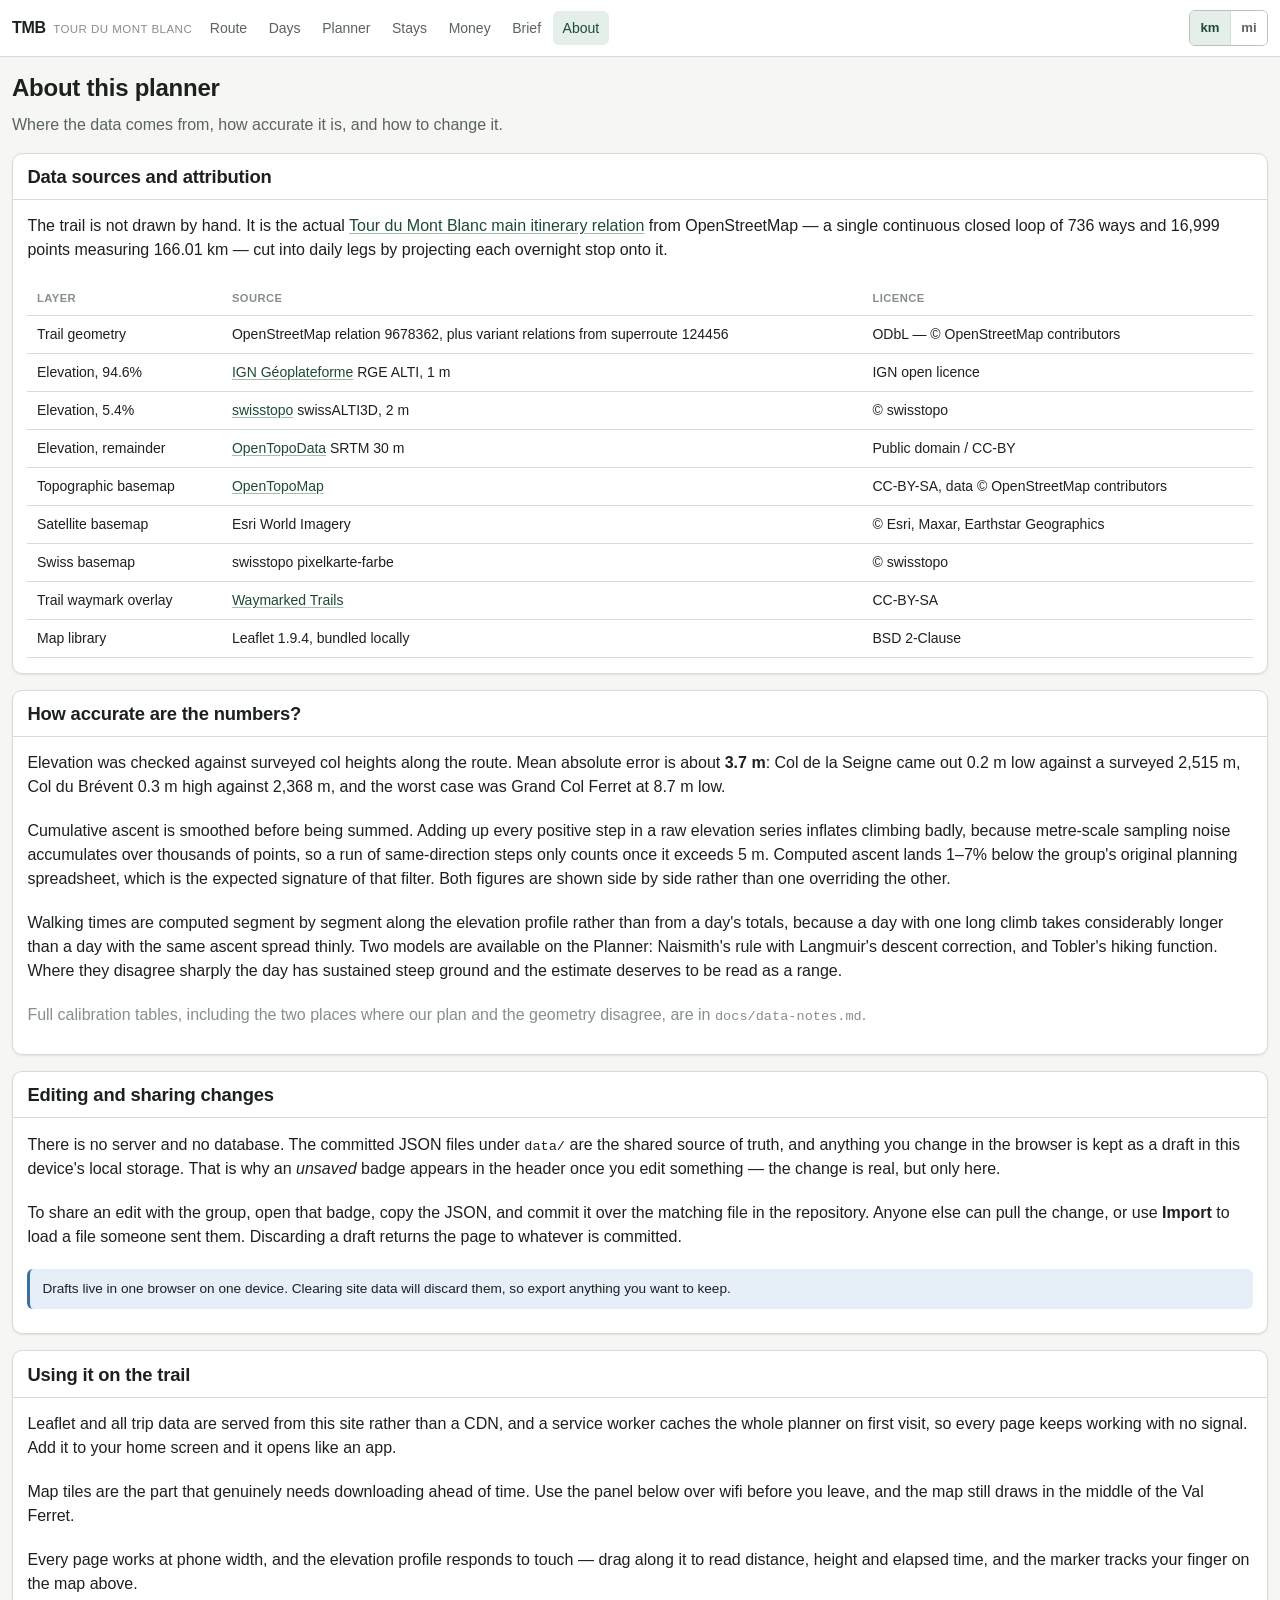
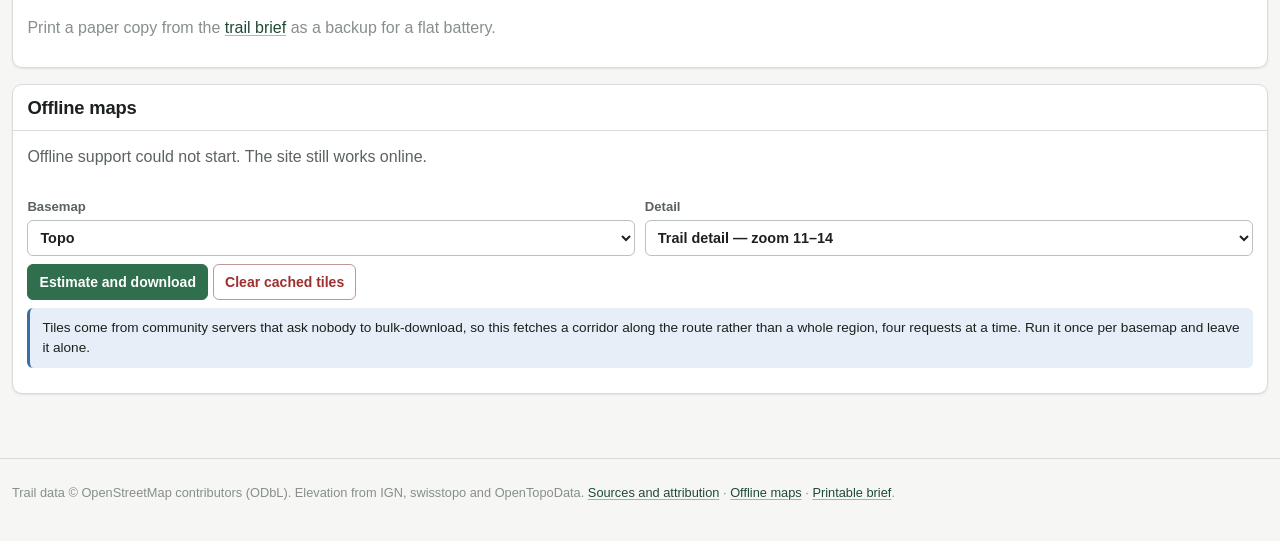
==== about.html @ ac207f25 "Publish the TMB trip planner as a static site. Co-authored-by: Cursor <cursoragent@cursor.com>" ====
<!doctype html>
<html lang="en">
  <head>
    <meta charset="utf-8" />
    <meta name="viewport" content="width=device-width, initial-scale=1, viewport-fit=cover" />
    <title>About — Tour du Mont Blanc</title>
    <meta name="theme-color" content="#2f6f4e" />
    <link rel="stylesheet" href="assets/css/base.css" />
    <link rel="stylesheet" href="assets/css/components.css" />
    <link rel="stylesheet" href="assets/css/print.css" />
    <link rel="manifest" href="manifest.webmanifest" />
    <link rel="icon" href="assets/icons/icon.svg" type="image/svg+xml" />
    <link rel="apple-touch-icon" href="assets/icons/apple-touch-icon.png" />
    <meta name="apple-mobile-web-app-capable" content="yes" />
  </head>
  <body>
    <main class="app-main">
      <div class="page-head">
        <div>
          <h1>About this planner</h1>
          <p class="muted">
            Where the data comes from, how accurate it is, and how to change it.
          </p>
        </div>
      </div>

      <div class="stack">
        <section class="card">
          <div class="card__head"><h2>Data sources and attribution</h2></div>
          <div class="card__body stack stack--tight">
            <p>
              The trail is not drawn by hand. It is the actual
              <a href="https://www.openstreetmap.org/relation/9678362" target="_blank" rel="noopener noreferrer">
                Tour du Mont Blanc main itinerary relation</a>
              from OpenStreetMap — a single continuous closed loop of 736 ways and
              16,999 points measuring 166.01 km — cut into daily legs by projecting
              each overnight stop onto it.
            </p>

            <div class="table-wrap">
              <table class="data">
                <thead>
                  <tr><th>Layer</th><th>Source</th><th>Licence</th></tr>
                </thead>
                <tbody>
                  <tr>
                    <td>Trail geometry</td>
                    <td>
                      OpenStreetMap relation 9678362, plus variant relations from
                      superroute 124456
                    </td>
                    <td>ODbL — © OpenStreetMap contributors</td>
                  </tr>
                  <tr>
                    <td>Elevation, 94.6%</td>
                    <td>
                      <a href="https://geoservices.ign.fr/" target="_blank" rel="noopener noreferrer">IGN Géoplateforme</a>
                      RGE ALTI, 1 m
                    </td>
                    <td>IGN open licence</td>
                  </tr>
                  <tr>
                    <td>Elevation, 5.4%</td>
                    <td>
                      <a href="https://www.swisstopo.admin.ch/" target="_blank" rel="noopener noreferrer">swisstopo</a>
                      swissALTI3D, 2 m
                    </td>
                    <td>© swisstopo</td>
                  </tr>
                  <tr>
                    <td>Elevation, remainder</td>
                    <td>
                      <a href="https://www.opentopodata.org/" target="_blank" rel="noopener noreferrer">OpenTopoData</a>
                      SRTM 30 m
                    </td>
                    <td>Public domain / CC-BY</td>
                  </tr>
                  <tr>
                    <td>Topographic basemap</td>
                    <td>
                      <a href="https://opentopomap.org/" target="_blank" rel="noopener noreferrer">OpenTopoMap</a>
                    </td>
                    <td>CC-BY-SA, data © OpenStreetMap contributors</td>
                  </tr>
                  <tr>
                    <td>Satellite basemap</td>
                    <td>Esri World Imagery</td>
                    <td>© Esri, Maxar, Earthstar Geographics</td>
                  </tr>
                  <tr>
                    <td>Swiss basemap</td>
                    <td>swisstopo pixelkarte-farbe</td>
                    <td>© swisstopo</td>
                  </tr>
                  <tr>
                    <td>Trail waymark overlay</td>
                    <td>
                      <a href="https://hiking.waymarkedtrails.org/" target="_blank" rel="noopener noreferrer">Waymarked Trails</a>
                    </td>
                    <td>CC-BY-SA</td>
                  </tr>
                  <tr>
                    <td>Map library</td>
                    <td>Leaflet 1.9.4, bundled locally</td>
                    <td>BSD 2-Clause</td>
                  </tr>
                </tbody>
              </table>
            </div>
          </div>
        </section>

        <section class="card">
          <div class="card__head"><h2>How accurate are the numbers?</h2></div>
          <div class="card__body stack stack--tight">
            <p>
              Elevation was checked against surveyed col heights along the route.
              Mean absolute error is about <strong>3.7 m</strong>: Col de la Seigne
              came out 0.2 m low against a surveyed 2,515 m, Col du Brévent 0.3 m
              high against 2,368 m, and the worst case was Grand Col Ferret at 8.7 m
              low.
            </p>
            <p>
              Cumulative ascent is smoothed before being summed. Adding up every
              positive step in a raw elevation series inflates climbing badly,
              because metre-scale sampling noise accumulates over thousands of
              points, so a run of same-direction steps only counts once it exceeds
              5 m. Computed ascent lands 1–7% below the group's original planning
              spreadsheet, which is the expected signature of that filter. Both
              figures are shown side by side rather than one overriding the other.
            </p>
            <p>
              Walking times are computed segment by segment along the elevation
              profile rather than from a day's totals, because a day with one long
              climb takes considerably longer than a day with the same ascent spread
              thinly. Two models are available on the Planner: Naismith's rule with
              Langmuir's descent correction, and Tobler's hiking function. Where
              they disagree sharply the day has sustained steep ground and the
              estimate deserves to be read as a range.
            </p>
            <p class="faint">
              Full calibration tables, including the two places where our plan and
              the geometry disagree, are in <code class="mono">docs/data-notes.md</code>.
            </p>
          </div>
        </section>

        <section class="card">
          <div class="card__head"><h2>Editing and sharing changes</h2></div>
          <div class="card__body stack stack--tight">
            <p>
              There is no server and no database. The committed JSON files under
              <code class="mono">data/</code> are the shared source of truth, and
              anything you change in the browser is kept as a draft in this device's
              local storage. That is why an <em>unsaved</em> badge appears in the
              header once you edit something — the change is real, but only here.
            </p>
            <p>
              To share an edit with the group, open that badge, copy the JSON, and
              commit it over the matching file in the repository. Anyone else can
              pull the change, or use <strong>Import</strong> to load a file someone
              sent them. Discarding a draft returns the page to whatever is committed.
            </p>
            <p class="notice">
              Drafts live in one browser on one device. Clearing site data will
              discard them, so export anything you want to keep.
            </p>
          </div>
        </section>

        <section class="card">
          <div class="card__head"><h2>Using it on the trail</h2></div>
          <div class="card__body stack stack--tight">
            <p>
              Leaflet and all trip data are served from this site rather than a CDN,
              and a service worker caches the whole planner on first visit, so every
              page keeps working with no signal. Add it to your home screen and it
              opens like an app.
            </p>
            <p>
              Map tiles are the part that genuinely needs downloading ahead of time.
              Use the panel below over wifi before you leave, and the map still
              draws in the middle of the Val Ferret.
            </p>
            <p>
              Every page works at phone width, and the elevation profile responds to
              touch — drag along it to read distance, height and elapsed time, and
              the marker tracks your finger on the map above.
            </p>
            <p class="faint">
              Print a paper copy from the <a href="print.html">trail brief</a> as a
              backup for a flat battery.
            </p>
          </div>
        </section>

        <section class="card" id="offline">
          <div class="card__head">
            <h2>Offline maps</h2>
            <small class="faint" id="offline-version"></small>
          </div>
          <div class="card__body stack stack--tight">
            <p id="offline-state" class="muted">Checking offline support…</p>

            <div class="stats" id="offline-stats"></div>

            <div class="field-row" id="offline-controls" hidden>
              <label class="field">
                <span>Basemap</span>
                <select id="offline-basemap"></select>
              </label>
              <label class="field">
                <span>Detail</span>
                <select id="offline-zoom">
                  <option value="13">Overview — zoom 11–13</option>
                  <option value="14" selected>Trail detail — zoom 11–14</option>
                  <option value="15">Maximum — zoom 11–15</option>
                </select>
              </label>
            </div>

            <div class="row row--tight" id="offline-actions" hidden>
              <button class="btn btn--primary" type="button" id="offline-download">
                Estimate and download
              </button>
              <button class="btn btn--danger" type="button" id="offline-clear">
                Clear cached tiles
              </button>
            </div>

            <div id="offline-progress" hidden>
              <div class="bar"><i id="offline-bar" style="width:0%"></i></div>
              <p class="faint" id="offline-progress-text" style="margin:.35rem 0 0"></p>
            </div>

            <p class="notice">
              Tiles come from community servers that ask nobody to bulk-download,
              so this fetches a corridor along the route rather than a whole
              region, four requests at a time. Run it once per basemap and leave
              it alone.
            </p>
          </div>
        </section>
      </div>
    </main>

    <script type="module" src="assets/js/pages/about.js"></script>
  </body>
</html>
---- assets/css/base.css ----
/* Design tokens, reset, layout and typography. */

:root {
  /* Palette: slate and alpine green, with a warm accent for golden-hour cues. */
  --c-bg: #f6f7f5;
  --c-surface: #ffffff;
  --c-surface-2: #eef0ed;
  --c-border: #d8dcd7;
  --c-border-strong: #bcc2ba;

  --c-text: #1c211e;
  --c-text-soft: #5a635d;
  --c-text-faint: #868f89;

  --c-accent: #2f6f4e;
  --c-accent-soft: #e3efe8;
  --c-accent-text: #1e4a34;

  --c-warm: #b5651d;
  --c-warm-soft: #fbeee2;
  --c-danger: #9d2f2f;
  --c-danger-soft: #f9e8e8;
  --c-info: #3b6ea5;
  --c-info-soft: #e6eef7;

  /* Route variants stay visually distinct wherever they appear together. */
  --c-shortcut: #2f6f4e;
  --c-classic: #b5651d;
  --c-optional: #7d5ba6;
  --c-transit: #6b7d8f;

  --r-sm: 6px;
  --r-md: 10px;
  --r-lg: 16px;

  --shadow-sm: 0 1px 2px rgba(20, 30, 25, 0.06), 0 1px 3px rgba(20, 30, 25, 0.04);
  --shadow-md: 0 2px 6px rgba(20, 30, 25, 0.08), 0 6px 16px rgba(20, 30, 25, 0.06);

  --header-h: 56px;
  --tap: 44px;

  --font: -apple-system, BlinkMacSystemFont, 'Segoe UI', Roboto, 'Helvetica Neue', Arial,
    sans-serif;
  --font-mono: ui-monospace, SFMono-Regular, 'SF Mono', Menlo, Consolas, monospace;
}

@media (prefers-color-scheme: dark) {
  :root {
    --c-bg: #141816;
    --c-surface: #1c2220;
    --c-surface-2: #252c29;
    --c-border: #333c38;
    --c-border-strong: #46514c;

    --c-text: #e8ece9;
    --c-text-soft: #a5afa9;
    --c-text-faint: #7d877f;

    --c-accent: #5fae83;
    --c-accent-soft: #1f3329;
    --c-accent-text: #8fd0aa;

    --c-warm: #d9924c;
    --c-warm-soft: #3a2b1c;
    --c-danger: #d97070;
    --c-danger-soft: #3a2222;
    --c-info: #7aa8d6;
    --c-info-soft: #1e2c3a;

    --c-shortcut: #5fae83;
    --c-classic: #d9924c;
    --c-optional: #a98ad0;
    --c-transit: #8fa2b3;

    --shadow-sm: 0 1px 2px rgba(0, 0, 0, 0.4);
    --shadow-md: 0 2px 8px rgba(0, 0, 0, 0.45);
  }
}

*,
*::before,
*::after {
  box-sizing: border-box;
}

html {
  -webkit-text-size-adjust: 100%;
}

body {
  margin: 0;
  font-family: var(--font);
  font-size: 16px;
  line-height: 1.5;
  color: var(--c-text);
  background: var(--c-bg);
  -webkit-font-smoothing: antialiased;
}

h1,
h2,
h3,
h4 {
  margin: 0 0 0.4em;
  line-height: 1.25;
  font-weight: 620;
  letter-spacing: -0.01em;
}

h1 {
  font-size: 1.5rem;
}
h2 {
  font-size: 1.15rem;
}
h3 {
  font-size: 1rem;
}

p {
  margin: 0 0 0.75em;
}

a {
  color: var(--c-accent-text);
  text-decoration-color: color-mix(in srgb, var(--c-accent) 45%, transparent);
  text-underline-offset: 2px;
}

a:hover {
  text-decoration-color: var(--c-accent);
}

small {
  font-size: 0.82rem;
}

hr {
  border: 0;
  border-top: 1px solid var(--c-border);
  margin: 1.25rem 0;
}

/* ------------------------------------------------------------------ */
/* app shell                                                           */
/* ------------------------------------------------------------------ */

.app-header {
  position: sticky;
  top: 0;
  z-index: 900;
  background: color-mix(in srgb, var(--c-surface) 92%, transparent);
  backdrop-filter: saturate(140%) blur(10px);
  border-bottom: 1px solid var(--c-border);
}

.app-header__bar {
  display: flex;
  align-items: center;
  gap: 0.5rem;
  height: var(--header-h);
  padding: 0 max(0.75rem, env(safe-area-inset-left));
  max-width: 1400px;
  margin: 0 auto;
}

.app-header__brand {
  display: flex;
  align-items: baseline;
  gap: 0.45rem;
  font-weight: 680;
  letter-spacing: -0.015em;
  text-decoration: none;
  color: var(--c-text);
  white-space: nowrap;
}

.app-header__brand span {
  font-size: 0.72rem;
  font-weight: 500;
  color: var(--c-text-faint);
  letter-spacing: 0.04em;
  text-transform: uppercase;
}

.app-header__spacer {
  flex: 1;
}

/* Nav scrolls horizontally on narrow screens rather than wrapping or hiding. */
.app-nav {
  display: flex;
  gap: 0.15rem;
  overflow-x: auto;
  scrollbar-width: none;
  -webkit-overflow-scrolling: touch;
}

.app-nav::-webkit-scrollbar {
  display: none;
}

.app-nav a {
  display: flex;
  align-items: center;
  min-height: 34px;
  padding: 0 0.6rem;
  border-radius: var(--r-sm);
  font-size: 0.875rem;
  font-weight: 520;
  color: var(--c-text-soft);
  text-decoration: none;
  white-space: nowrap;
}

.app-nav a:hover {
  background: var(--c-surface-2);
  color: var(--c-text);
}

.app-nav a[aria-current='page'] {
  background: var(--c-accent-soft);
  color: var(--c-accent-text);
}

.app-main {
  max-width: 1400px;
  margin: 0 auto;
  padding: 1rem max(0.75rem, env(safe-area-inset-left)) 4rem;
}

.app-footer {
  max-width: 1400px;
  margin: 0 auto;
  padding: 1.5rem 0.75rem 2.5rem;
  color: var(--c-text-faint);
  font-size: 0.8rem;
  border-top: 1px solid var(--c-border);
}

@media (max-width: 560px) {
  .app-header__brand span {
    display: none;
  }
  h1 {
    font-size: 1.3rem;
  }
}

/* ------------------------------------------------------------------ */
/* layout primitives                                                   */
/* ------------------------------------------------------------------ */

.stack {
  display: flex;
  flex-direction: column;
  gap: 1rem;
}

.stack--tight {
  gap: 0.5rem;
}

.row {
  display: flex;
  align-items: center;
  gap: 0.5rem;
  flex-wrap: wrap;
}

.row--between {
  justify-content: space-between;
}

.row--tight {
  gap: 0.3rem;
}

.grid {
  display: grid;
  gap: 1rem;
}

/* Map beside a sidebar on wide screens, stacked on phones. */
.split {
  display: grid;
  gap: 1rem;
  grid-template-columns: 1fr;
}

@media (min-width: 900px) {
  .split {
    grid-template-columns: minmax(0, 1.55fr) minmax(300px, 1fr);
    align-items: start;
  }
  .split--sticky > :last-child {
    position: sticky;
    top: calc(var(--header-h) + 1rem);
    max-height: calc(100vh - var(--header-h) - 2rem);
    overflow-y: auto;
  }
}

.page-head {
  display: flex;
  align-items: flex-start;
  justify-content: space-between;
  gap: 1rem;
  flex-wrap: wrap;
  margin-bottom: 1rem;
}

.page-head p {
  margin: 0;
  color: var(--c-text-soft);
  max-width: 62ch;
}

.muted {
  color: var(--c-text-soft);
}

.faint {
  color: var(--c-text-faint);
}

.numeric {
  font-variant-numeric: tabular-nums;
}

.mono {
  font-family: var(--font-mono);
  font-size: 0.85em;
}

.sr-only {
  position: absolute;
  width: 1px;
  height: 1px;
  padding: 0;
  margin: -1px;
  overflow: hidden;
  clip: rect(0, 0, 0, 0);
  white-space: nowrap;
  border: 0;
}

.center-note {
  padding: 2.5rem 1rem;
  text-align: center;
  color: var(--c-text-soft);
}

@media (prefers-reduced-motion: reduce) {
  *,
  *::before,
  *::after {
    animation-duration: 0.01ms !important;
    transition-duration: 0.01ms !important;
  }
}
---- assets/css/components.css ----
/* Cards, controls, chips, tables, map and chart chrome. */

/* ------------------------------------------------------------------ */
/* cards                                                              */
/* ------------------------------------------------------------------ */

.card {
  background: var(--c-surface);
  border: 1px solid var(--c-border);
  border-radius: var(--r-md);
  box-shadow: var(--shadow-sm);
}

.card__head {
  display: flex;
  align-items: center;
  justify-content: space-between;
  gap: 0.75rem;
  padding: 0.7rem 0.9rem;
  border-bottom: 1px solid var(--c-border);
  flex-wrap: wrap;
}

.card__head h2,
.card__head h3 {
  margin: 0;
}

.card__body {
  padding: 0.9rem;
}

.card__body--flush {
  padding: 0;
}

.card--accent {
  border-left: 3px solid var(--c-accent);
}

/* ------------------------------------------------------------------ */
/* stat blocks                                                        */
/* ------------------------------------------------------------------ */

.stats {
  display: grid;
  grid-template-columns: repeat(auto-fit, minmax(88px, 1fr));
  gap: 0.5rem;
}

.stat {
  padding: 0.5rem 0.6rem;
  background: var(--c-surface-2);
  border-radius: var(--r-sm);
}

.stat__label {
  display: block;
  font-size: 0.68rem;
  font-weight: 600;
  letter-spacing: 0.05em;
  text-transform: uppercase;
  color: var(--c-text-faint);
}

.stat__value {
  display: block;
  font-size: 1.05rem;
  font-weight: 640;
  font-variant-numeric: tabular-nums;
  line-height: 1.3;
}

.stat__sub {
  display: block;
  font-size: 0.72rem;
  color: var(--c-text-faint);
  font-variant-numeric: tabular-nums;
}

.stat--gain .stat__value {
  color: var(--c-warm);
}

.stat--loss .stat__value {
  color: var(--c-info);
}

/* ------------------------------------------------------------------ */
/* buttons and controls                                               */
/* ------------------------------------------------------------------ */

.btn {
  display: inline-flex;
  align-items: center;
  justify-content: center;
  gap: 0.35rem;
  min-height: 36px;
  padding: 0 0.7rem;
  font: inherit;
  font-size: 0.875rem;
  font-weight: 550;
  color: var(--c-text);
  background: var(--c-surface);
  border: 1px solid var(--c-border-strong);
  border-radius: var(--r-sm);
  cursor: pointer;
  text-decoration: none;
  white-space: nowrap;
}

.btn:hover:not(:disabled) {
  background: var(--c-surface-2);
}

.btn:active:not(:disabled) {
  transform: translateY(1px);
}

.btn:disabled {
  opacity: 0.5;
  cursor: not-allowed;
}

.btn--primary {
  background: var(--c-accent);
  border-color: var(--c-accent);
  color: #fff;
}

.btn--primary:hover:not(:disabled) {
  background: color-mix(in srgb, var(--c-accent) 88%, #000);
}

.btn--danger {
  color: var(--c-danger);
  border-color: color-mix(in srgb, var(--c-danger) 40%, var(--c-border));
}

.btn--danger:hover:not(:disabled) {
  background: var(--c-danger-soft);
}

.btn--sm {
  min-height: 30px;
  padding: 0 0.5rem;
  font-size: 0.8rem;
}

.btn--icon {
  min-width: 36px;
  padding: 0;
}

.btn-group {
  display: inline-flex;
  border: 1px solid var(--c-border-strong);
  border-radius: var(--r-sm);
  overflow: hidden;
}

.btn-group button {
  min-height: 34px;
  padding: 0 0.65rem;
  font: inherit;
  font-size: 0.82rem;
  font-weight: 550;
  color: var(--c-text-soft);
  background: var(--c-surface);
  border: 0;
  border-right: 1px solid var(--c-border);
  cursor: pointer;
  white-space: nowrap;
}

.btn-group button:last-child {
  border-right: 0;
}

.btn-group button[aria-pressed='true'] {
  background: var(--c-accent-soft);
  color: var(--c-accent-text);
}

/* Touch devices get full-size targets. */
@media (pointer: coarse) {
  .btn,
  .btn-group button {
    min-height: var(--tap);
  }
  .btn--sm {
    min-height: 38px;
  }
}

label {
  font-size: 0.82rem;
  font-weight: 560;
  color: var(--c-text-soft);
}

input[type='text'],
input[type='number'],
input[type='date'],
input[type='time'],
input[type='url'],
input[type='search'],
select,
textarea {
  width: 100%;
  min-height: 36px;
  padding: 0.35rem 0.5rem;
  font: inherit;
  font-size: 0.9rem;
  color: var(--c-text);
  background: var(--c-surface);
  border: 1px solid var(--c-border-strong);
  border-radius: var(--r-sm);
}

textarea {
  min-height: 72px;
  resize: vertical;
  line-height: 1.45;
}

input:focus-visible,
select:focus-visible,
textarea:focus-visible,
button:focus-visible,
a:focus-visible {
  outline: 2px solid var(--c-accent);
  outline-offset: 1px;
}

input[type='range'] {
  width: 100%;
  accent-color: var(--c-accent);
  height: var(--tap);
}

.field {
  display: flex;
  flex-direction: column;
  gap: 0.2rem;
}

.field-row {
  display: grid;
  gap: 0.6rem;
  grid-template-columns: repeat(auto-fit, minmax(140px, 1fr));
}

.checkbox {
  display: flex;
  align-items: center;
  gap: 0.45rem;
  min-height: var(--tap);
  font-size: 0.875rem;
  font-weight: 500;
  color: var(--c-text);
  cursor: pointer;
}

.checkbox input {
  width: 18px;
  height: 18px;
  min-height: 0;
  accent-color: var(--c-accent);
  flex: none;
}

/* ------------------------------------------------------------------ */
/* chips and badges                                                   */
/* ------------------------------------------------------------------ */

.chip {
  display: inline-flex;
  align-items: center;
  gap: 0.3rem;
  padding: 0.1rem 0.45rem;
  font-size: 0.74rem;
  font-weight: 600;
  letter-spacing: 0.01em;
  border-radius: 999px;
  background: var(--c-surface-2);
  color: var(--c-text-soft);
  white-space: nowrap;
}

.chip--accent {
  background: var(--c-accent-soft);
  color: var(--c-accent-text);
}
.chip--warm {
  background: var(--c-warm-soft);
  color: var(--c-warm);
}
.chip--info {
  background: var(--c-info-soft);
  color: var(--c-info);
}
.chip--danger {
  background: var(--c-danger-soft);
  color: var(--c-danger);
}

.chip__dot {
  width: 7px;
  height: 7px;
  border-radius: 50%;
  background: currentColor;
  flex: none;
}

.priority-1 {
  background: var(--c-warm-soft);
  color: var(--c-warm);
}

/* ------------------------------------------------------------------ */
/* unsaved-changes indicator                                          */
/* ------------------------------------------------------------------ */

.dirty-badge {
  display: none;
  align-items: center;
  gap: 0.35rem;
  min-height: 32px;
  padding: 0 0.55rem;
  font-size: 0.78rem;
  font-weight: 600;
  color: var(--c-warm);
  background: var(--c-warm-soft);
  border: 1px solid color-mix(in srgb, var(--c-warm) 30%, transparent);
  border-radius: 999px;
  cursor: pointer;
}

.dirty-badge[data-active='true'] {
  display: inline-flex;
}

.dirty-badge__dot {
  width: 7px;
  height: 7px;
  border-radius: 50%;
  background: var(--c-warm);
}

/* ------------------------------------------------------------------ */
/* dialog                                                             */
/* ------------------------------------------------------------------ */

dialog {
  width: min(680px, calc(100vw - 1.5rem));
  max-height: min(85vh, 900px);
  padding: 0;
  color: var(--c-text);
  background: var(--c-surface);
  border: 1px solid var(--c-border);
  border-radius: var(--r-lg);
  box-shadow: var(--shadow-md);
}

dialog::backdrop {
  background: rgba(10, 15, 12, 0.5);
  backdrop-filter: blur(2px);
}

.dialog__head {
  display: flex;
  align-items: center;
  justify-content: space-between;
  gap: 0.75rem;
  padding: 0.85rem 1rem;
  border-bottom: 1px solid var(--c-border);
}

.dialog__body {
  padding: 1rem;
  overflow-y: auto;
  max-height: calc(85vh - 130px);
}

.dialog__foot {
  display: flex;
  justify-content: flex-end;
  gap: 0.5rem;
  padding: 0.75rem 1rem;
  border-top: 1px solid var(--c-border);
  flex-wrap: wrap;
}

.code-block {
  width: 100%;
  min-height: 240px;
  padding: 0.6rem;
  font-family: var(--font-mono);
  font-size: 0.78rem;
  line-height: 1.5;
  white-space: pre;
  overflow: auto;
  background: var(--c-surface-2);
  border: 1px solid var(--c-border);
  border-radius: var(--r-sm);
  color: var(--c-text);
}

/* ------------------------------------------------------------------ */
/* tables                                                             */
/* ------------------------------------------------------------------ */

.table-wrap {
  overflow-x: auto;
  -webkit-overflow-scrolling: touch;
}

table.data {
  width: 100%;
  border-collapse: collapse;
  font-size: 0.875rem;
}

table.data th,
table.data td {
  padding: 0.5rem 0.6rem;
  text-align: left;
  border-bottom: 1px solid var(--c-border);
  vertical-align: top;
}

table.data th {
  font-size: 0.7rem;
  font-weight: 650;
  letter-spacing: 0.04em;
  text-transform: uppercase;
  color: var(--c-text-faint);
  white-space: nowrap;
  background: var(--c-surface);
  position: sticky;
  top: 0;
}

table.data td.num,
table.data th.num {
  text-align: right;
  font-variant-numeric: tabular-nums;
  white-space: nowrap;
}

table.data tbody tr:hover {
  background: var(--c-surface-2);
}

table.data tr.is-rest td {
  color: var(--c-text-faint);
  background: color-mix(in srgb, var(--c-info-soft) 40%, transparent);
}

/* ------------------------------------------------------------------ */
/* map                                                                */
/* ------------------------------------------------------------------ */

.map {
  width: 100%;
  height: clamp(320px, 52vh, 620px);
  border-radius: var(--r-md);
  background: var(--c-surface-2);
  z-index: 1;
}

.map--tall {
  height: clamp(380px, 66vh, 760px);
}

.leaflet-container {
  font: inherit;
  border-radius: var(--r-md);
  background: var(--c-surface-2);
}

.leaflet-control-attribution {
  font-size: 0.65rem !important;
  max-width: 72vw;
}

/* Stage stop and waypoint markers are drawn as divIcons so they can be styled. */
.pin {
  display: grid;
  place-items: center;
  width: 22px;
  height: 22px;
  margin: -11px 0 0 -11px;
  font-size: 0.62rem;
  font-weight: 700;
  color: #fff;
  background: var(--c-accent);
  border: 2px solid #fff;
  border-radius: 50%;
  box-shadow: 0 1px 3px rgba(0, 0, 0, 0.4);
}

.pin--stop {
  background: #1c211e;
}

.pin--wp {
  width: 15px;
  height: 15px;
  margin: -7.5px 0 0 -7.5px;
  border-width: 2px;
  background: var(--c-warm);
}

.pin--wp-1 {
  width: 19px;
  height: 19px;
  margin: -9.5px 0 0 -9.5px;
  background: var(--c-warm);
  box-shadow: 0 0 0 3px color-mix(in srgb, var(--c-warm) 30%, transparent);
}

.pin--detour {
  background: var(--c-optional);
}

.pin--cursor {
  width: 16px;
  height: 16px;
  margin: -8px 0 0 -8px;
  background: var(--c-danger);
  box-shadow: 0 0 0 4px color-mix(in srgb, var(--c-danger) 25%, transparent);
}

.map-legend {
  display: flex;
  flex-wrap: wrap;
  gap: 0.4rem 0.8rem;
  padding: 0.5rem 0.1rem 0;
  font-size: 0.75rem;
  color: var(--c-text-soft);
}

.map-legend span {
  display: inline-flex;
  align-items: center;
  gap: 0.3rem;
}

.map-legend i {
  width: 16px;
  height: 3px;
  border-radius: 2px;
  background: currentColor;
}

.map-legend i.dashed {
  height: 0;
  border-top: 3px dashed currentColor;
  border-radius: 0;
}

/* ------------------------------------------------------------------ */
/* elevation chart                                                    */
/* ------------------------------------------------------------------ */

.elev {
  position: relative;
  width: 100%;
}

.elev canvas {
  display: block;
  width: 100%;
  height: 100%;
  touch-action: pan-y;
  cursor: crosshair;
}

.elev__readout {
  position: absolute;
  top: 0.4rem;
  left: 0.4rem;
  display: none;
  gap: 0.55rem;
  padding: 0.3rem 0.5rem;
  font-size: 0.75rem;
  font-variant-numeric: tabular-nums;
  background: color-mix(in srgb, var(--c-surface) 94%, transparent);
  border: 1px solid var(--c-border);
  border-radius: var(--r-sm);
  box-shadow: var(--shadow-sm);
  pointer-events: none;
  white-space: nowrap;
}

.elev__readout[data-active='true'] {
  display: flex;
}

.elev__readout b {
  font-weight: 650;
}

/* ------------------------------------------------------------------ */
/* day list                                                           */
/* ------------------------------------------------------------------ */

.day-list {
  display: flex;
  flex-direction: column;
  gap: 0.5rem;
  list-style: none;
  margin: 0;
  padding: 0;
}

.day-item {
  display: block;
  padding: 0.6rem 0.75rem;
  color: inherit;
  text-decoration: none;
  background: var(--c-surface);
  border: 1px solid var(--c-border);
  border-left: 3px solid var(--c-border-strong);
  border-radius: var(--r-sm);
}

.day-item:hover {
  border-color: var(--c-border-strong);
  box-shadow: var(--shadow-sm);
}

.day-item[data-active='true'] {
  border-left-color: var(--c-accent);
  background: var(--c-accent-soft);
}

.day-item[data-kind='rest'] {
  border-left-color: var(--c-info);
  background: color-mix(in srgb, var(--c-info-soft) 45%, transparent);
}

.day-item[data-kind='travel'] {
  border-left-color: var(--c-border-strong);
  border-style: dashed;
}

.day-item__top {
  display: flex;
  align-items: baseline;
  justify-content: space-between;
  gap: 0.5rem;
}

.day-item__date {
  font-size: 0.7rem;
  font-weight: 650;
  letter-spacing: 0.04em;
  text-transform: uppercase;
  color: var(--c-text-faint);
}

.day-item__stage {
  font-weight: 600;
  line-height: 1.3;
}

.day-item__meta {
  display: flex;
  flex-wrap: wrap;
  gap: 0.15rem 0.7rem;
  margin-top: 0.2rem;
  font-size: 0.78rem;
  color: var(--c-text-soft);
  font-variant-numeric: tabular-nums;
}

/* ------------------------------------------------------------------ */
/* waypoint list                                                      */
/* ------------------------------------------------------------------ */

.wp-list {
  list-style: none;
  margin: 0;
  padding: 0;
}

.wp {
  display: grid;
  grid-template-columns: 3.4rem 1fr;
  gap: 0.1rem 0.7rem;
  padding: 0.65rem 0.9rem;
  border-bottom: 1px solid var(--c-border);
  cursor: pointer;
}

.wp:last-child {
  border-bottom: 0;
}

.wp:hover,
.wp[data-active='true'] {
  background: var(--c-surface-2);
}

.wp__dist {
  grid-row: span 3;
  font-size: 0.78rem;
  font-weight: 650;
  font-variant-numeric: tabular-nums;
  color: var(--c-accent-text);
  text-align: right;
  padding-top: 0.1rem;
}

.wp__dist small {
  display: block;
  font-weight: 500;
  color: var(--c-text-faint);
}

.wp__name {
  display: flex;
  align-items: baseline;
  gap: 0.4rem;
  flex-wrap: wrap;
  font-weight: 600;
}

.wp__subject {
  font-size: 0.85rem;
  color: var(--c-text-soft);
}

.wp__notes {
  margin-top: 0.25rem;
  font-size: 0.82rem;
  line-height: 1.5;
  color: var(--c-text-soft);
}

.wp__tags {
  display: flex;
  flex-wrap: wrap;
  gap: 0.3rem;
  margin-top: 0.35rem;
}

/* ------------------------------------------------------------------ */
/* segment strip                                                      */
/* ------------------------------------------------------------------ */

.segments {
  display: flex;
  flex-direction: column;
  gap: 0.4rem;
}

.segment {
  display: flex;
  align-items: center;
  gap: 0.6rem;
  padding: 0.45rem 0.6rem;
  font-size: 0.85rem;
  background: var(--c-surface-2);
  border-radius: var(--r-sm);
  border-left: 3px solid var(--c-accent);
}

.segment--transit {
  border-left-color: var(--c-transit);
  border-left-style: dashed;
  color: var(--c-text-soft);
}

.segment__label {
  flex: 1;
  min-width: 0;
}

.segment__num {
  font-variant-numeric: tabular-nums;
  white-space: nowrap;
  color: var(--c-text-soft);
  font-size: 0.8rem;
}

/* ------------------------------------------------------------------ */
/* balance / money                                                    */
/* ------------------------------------------------------------------ */

.balance-list {
  display: flex;
  flex-direction: column;
  gap: 0.4rem;
}

.balance {
  display: grid;
  grid-template-columns: 1fr auto;
  align-items: center;
  gap: 0.5rem;
  padding: 0.55rem 0.7rem;
  background: var(--c-surface-2);
  border-radius: var(--r-sm);
  border-left: 3px solid var(--c-border-strong);
}

.balance[data-sign='positive'] {
  border-left-color: var(--c-accent);
}
.balance[data-sign='negative'] {
  border-left-color: var(--c-danger);
}

.balance__name {
  font-weight: 600;
}

.balance__sub {
  font-size: 0.75rem;
  color: var(--c-text-faint);
  font-variant-numeric: tabular-nums;
}

.balance__net {
  font-size: 1.02rem;
  font-weight: 650;
  font-variant-numeric: tabular-nums;
  text-align: right;
}

.balance[data-sign='positive'] .balance__net {
  color: var(--c-accent-text);
}
.balance[data-sign='negative'] .balance__net {
  color: var(--c-danger);
}

.transfer {
  display: flex;
  align-items: center;
  gap: 0.5rem;
  padding: 0.55rem 0.7rem;
  font-size: 0.9rem;
  background: var(--c-accent-soft);
  border-radius: var(--r-sm);
}

.transfer__amount {
  margin-left: auto;
  font-weight: 660;
  font-variant-numeric: tabular-nums;
  color: var(--c-accent-text);
}

.bar-row {
  display: grid;
  grid-template-columns: 5.5rem 1fr 5rem;
  align-items: center;
  gap: 0.5rem;
  font-size: 0.82rem;
}

.bar {
  height: 8px;
  background: var(--c-surface-2);
  border-radius: 4px;
  overflow: hidden;
}

.bar > i {
  display: block;
  height: 100%;
  background: var(--c-accent);
  border-radius: 4px;
}

/* ------------------------------------------------------------------ */
/* stays                                                              */
/* ------------------------------------------------------------------ */

.option {
  display: grid;
  gap: 0.3rem;
  padding: 0.65rem 0.75rem;
  background: var(--c-surface-2);
  border: 1px solid var(--c-border);
  border-radius: var(--r-sm);
}

.option[data-booked='true'] {
  background: var(--c-accent-soft);
  border-color: color-mix(in srgb, var(--c-accent) 40%, transparent);
}

.option[data-status='rejected'] {
  opacity: 0.55;
}

.option__top {
  display: flex;
  align-items: baseline;
  justify-content: space-between;
  gap: 0.5rem;
  flex-wrap: wrap;
}

.option__price {
  font-weight: 650;
  font-variant-numeric: tabular-nums;
  white-space: nowrap;
}

/* ------------------------------------------------------------------ */
/* misc                                                               */
/* ------------------------------------------------------------------ */

.notice {
  padding: 0.6rem 0.75rem;
  font-size: 0.85rem;
  border-radius: var(--r-sm);
  background: var(--c-info-soft);
  color: var(--c-text);
  border-left: 3px solid var(--c-info);
}

.notice--warm {
  background: var(--c-warm-soft);
  border-left-color: var(--c-warm);
}

.empty {
  padding: 1.25rem 0.75rem;
  text-align: center;
  color: var(--c-text-faint);
  font-size: 0.875rem;
}

.spinner {
  width: 18px;
  height: 18px;
  border: 2px solid var(--c-border-strong);
  border-top-color: var(--c-accent);
  border-radius: 50%;
  animation: spin 0.7s linear infinite;
}

@keyframes spin {
  to {
    transform: rotate(360deg);
  }
}

@media print {
  .app-header,
  .app-footer,
  .btn,
  .btn-group,
  .dirty-badge {
    display: none !important;
  }
  .card {
    break-inside: avoid;
    box-shadow: none;
  }
  .split {
    grid-template-columns: 1fr;
  }
}
---- assets/css/print.css ----
/*
 * Print rules, linked from every page.
 *
 * Scoped entirely to @media print so it can never affect the screen layout.
 * Two jobs: make any page printable in a pinch, and make print.html produce a
 * clean paper brief to carry on the trail as a backup for a dead phone.
 *
 * Dark mode is forced off — the tokens are re-declared as light values because
 * a printer given a dark theme wastes ink and renders faint text.
 */

@media print {
  :root {
    --c-bg: #ffffff;
    --c-surface: #ffffff;
    --c-surface-2: #f4f4f2;
    --c-border: #b8bdb8;
    --c-border-strong: #8d948d;
    --c-text: #000000;
    --c-text-soft: #33383a;
    --c-text-faint: #5a605c;
    --c-accent: #1d4d35;
    --c-accent-soft: #eaf1ec;
    --c-accent-text: #143324;
    --c-warm: #7c4512;
    --c-warm-soft: #f6efe7;
    --c-danger: #7a2222;
    --c-danger-soft: #f6e9e9;
    --c-info: #274d73;
    --c-info-soft: #eaf0f6;
    --shadow-sm: none;
    --shadow-md: none;
  }

  @page {
    size: A4 portrait;
    margin: 14mm 12mm;
  }

  html,
  body {
    background: #fff;
    color: #000;
    font-size: 9.5pt;
    line-height: 1.35;
  }

  /* Interactive chrome has no meaning on paper. */
  .app-header,
  .app-nav,
  .app-footer,
  .dirty-badge,
  .btn,
  .btn-group,
  button,
  select,
  input,
  textarea,
  dialog,
  .map,
  .map-legend,
  .leaflet-container,
  .print-hide,
  #map-controls,
  #variant-toggle {
    display: none !important;
  }

  .app-main {
    max-width: none;
    margin: 0;
    padding: 0;
  }

  /* Cards become plain sections; the paper is already the surface. */
  .card {
    border: 0;
    border-radius: 0;
    box-shadow: none;
    background: none;
    margin: 0 0 4mm;
  }

  .card__head {
    border-bottom: 0.4pt solid var(--c-border-strong);
    padding: 0 0 1mm;
    margin-bottom: 2mm;
  }

  .card__body,
  .card__body--flush {
    padding: 0;
  }

  .split,
  .grid {
    display: block;
  }

  a {
    color: #000;
    text-decoration: none;
  }

  /* Spell out link targets that a reader cannot click. */
  .print-url a[href^='http']::after {
    content: ' (' attr(href) ')';
    font-size: 7.5pt;
    color: var(--c-text-faint);
    word-break: break-all;
  }

  table {
    width: 100%;
    border-collapse: collapse;
    font-size: 8.5pt;
  }

  th,
  td {
    border-bottom: 0.3pt solid var(--c-border);
    padding: 1mm 1.5mm;
    text-align: left;
  }

  thead {
    display: table-header-group; /* repeat headers across page breaks */
  }

  tr,
  .stat,
  .segment,
  .waypoint {
    break-inside: avoid;
  }

  h1 {
    font-size: 16pt;
    margin: 0 0 1mm;
  }

  h2 {
    font-size: 11.5pt;
    margin: 0;
  }

  h3 {
    font-size: 10pt;
    margin: 0;
  }

  .chip,
  .badge {
    border: 0.3pt solid var(--c-border-strong);
    padding: 0 1mm;
    font-size: 7.5pt;
  }

  /* ---------------------------------------------------------------- */
  /* print.html brief                                                 */
  /* ---------------------------------------------------------------- */

  .brief__day {
    break-before: page;
    break-inside: avoid-page;
  }

  .brief__day:first-of-type {
    break-before: auto;
  }

  .brief__profile {
    /* The canvas profile is the one graphic worth the ink. */
    display: block !important;
    width: 100%;
    height: 26mm;
  }

  .brief__grid {
    display: grid;
    grid-template-columns: 1fr 1fr;
    gap: 3mm;
  }

  .brief__foot {
    position: fixed;
    bottom: 0;
    left: 0;
    right: 0;
    font-size: 7pt;
    color: var(--c-text-faint);
    border-top: 0.3pt solid var(--c-border);
    padding-top: 1mm;
  }
}

/* ------------------------------------------------------------------ */
/* on screen, print.html reads as a preview of the paper output       */
/* ------------------------------------------------------------------ */

.brief {
  max-width: 210mm;
  margin: 0 auto;
}

.brief__day {
  border-top: 2px solid var(--c-border);
  padding-top: 1rem;
  margin-top: 1rem;
}

.brief__day:first-of-type {
  border-top: 0;
  margin-top: 0;
}

.brief__grid {
  display: grid;
  gap: 1rem;
  grid-template-columns: 1fr;
}

@media (min-width: 720px) {
  .brief__grid {
    grid-template-columns: 1fr 1fr;
  }
}

.brief__profile {
  width: 100%;
  height: 120px;
  display: block;
}

.brief__foot {
  display: none;
}

.brief-table {
  width: 100%;
  border-collapse: collapse;
  font-size: 0.85rem;
}

.brief-table th,
.brief-table td {
  border-bottom: 1px solid var(--c-border);
  padding: 0.25rem 0.4rem;
  text-align: left;
  vertical-align: top;
}

.brief-table th {
  color: var(--c-text-faint);
  font-weight: 600;
  font-size: 0.75rem;
  text-transform: uppercase;
  letter-spacing: 0.03em;
}

.brief-table td.num,
.brief-table th.num {
  text-align: right;
  font-variant-numeric: tabular-nums;
}
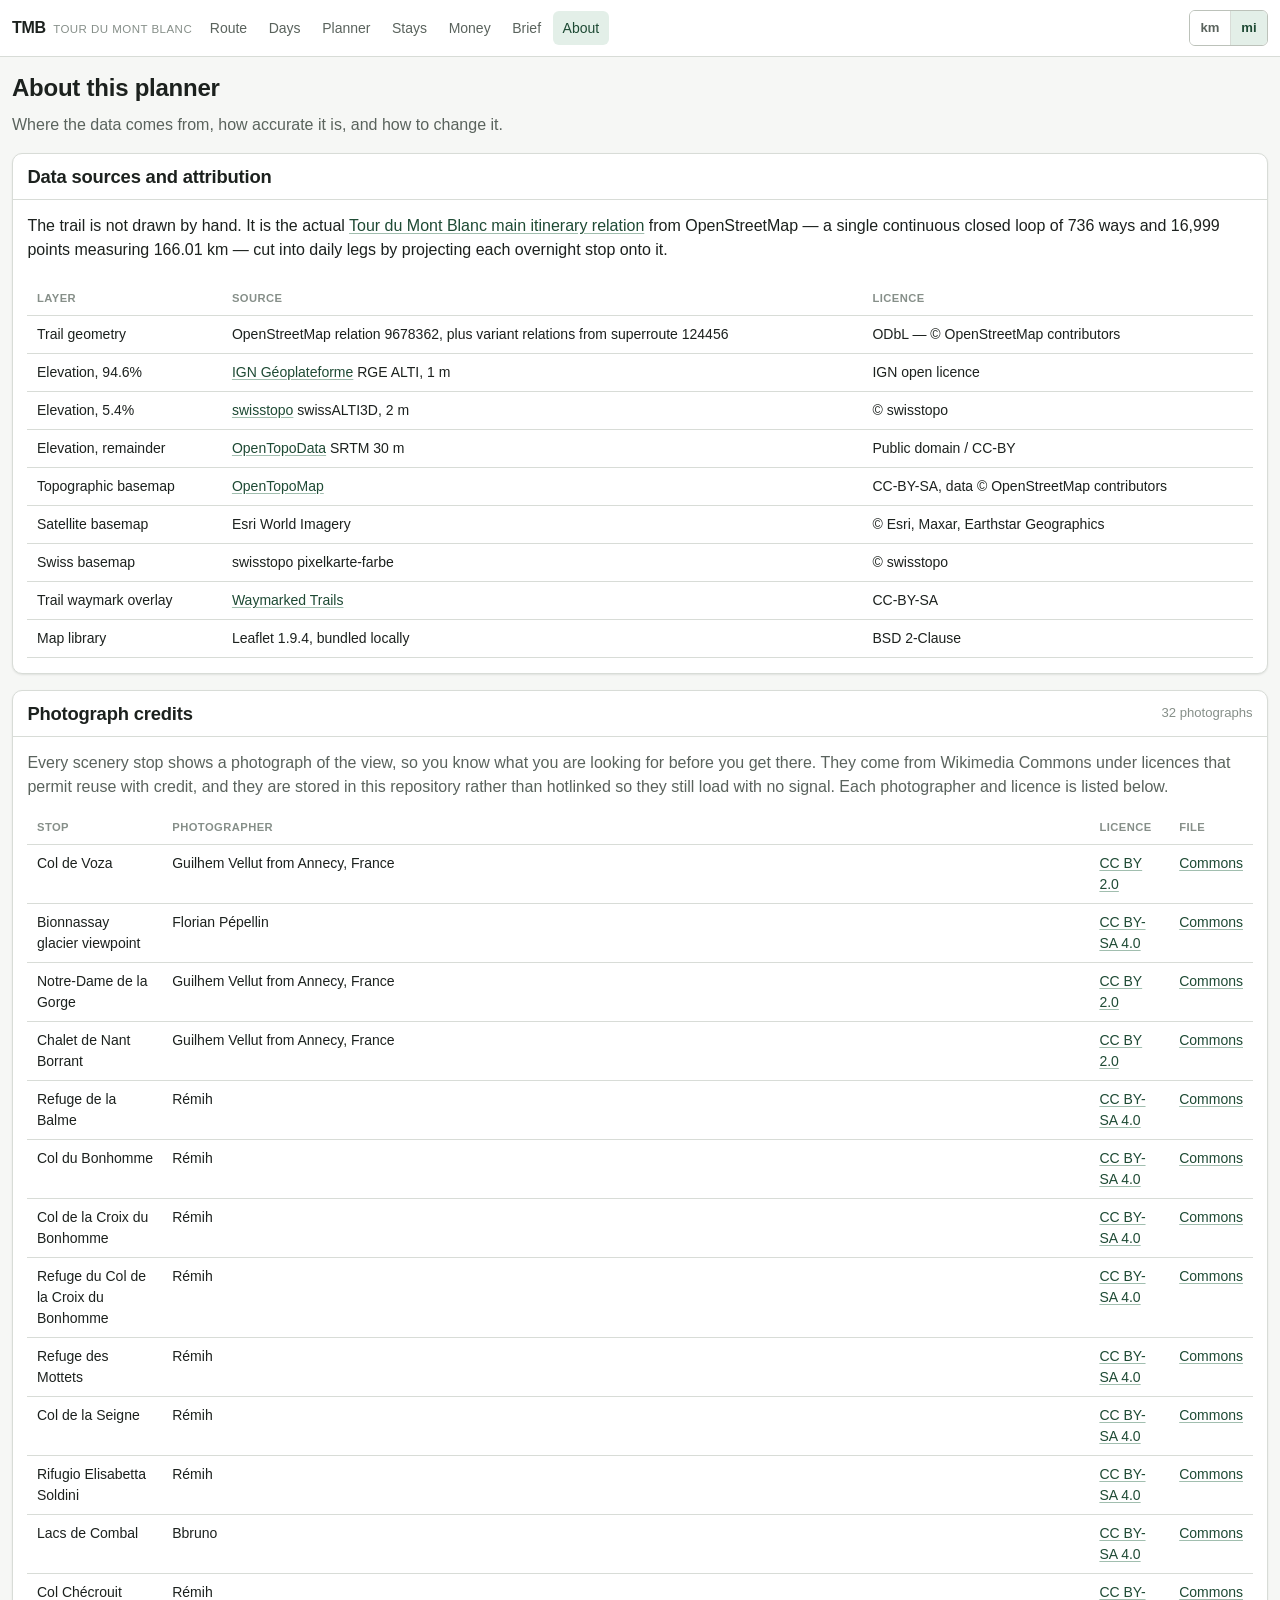
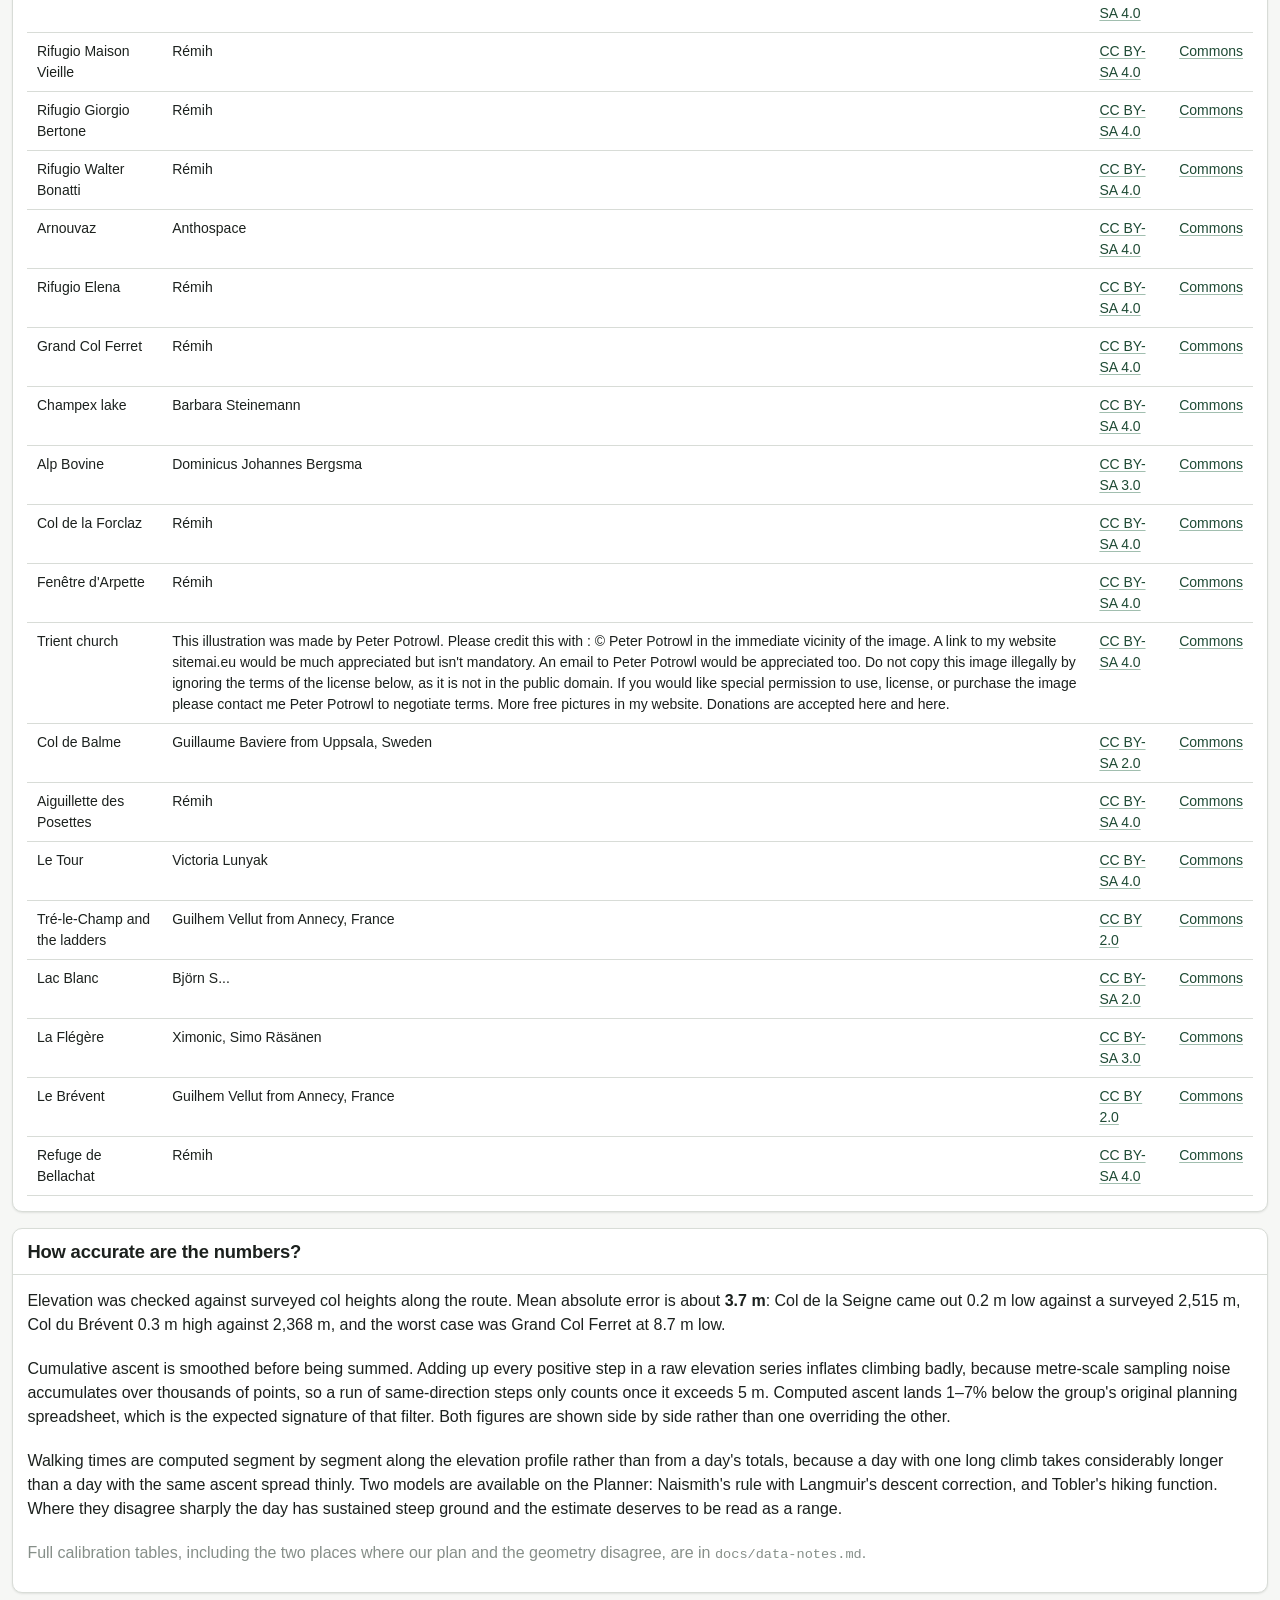
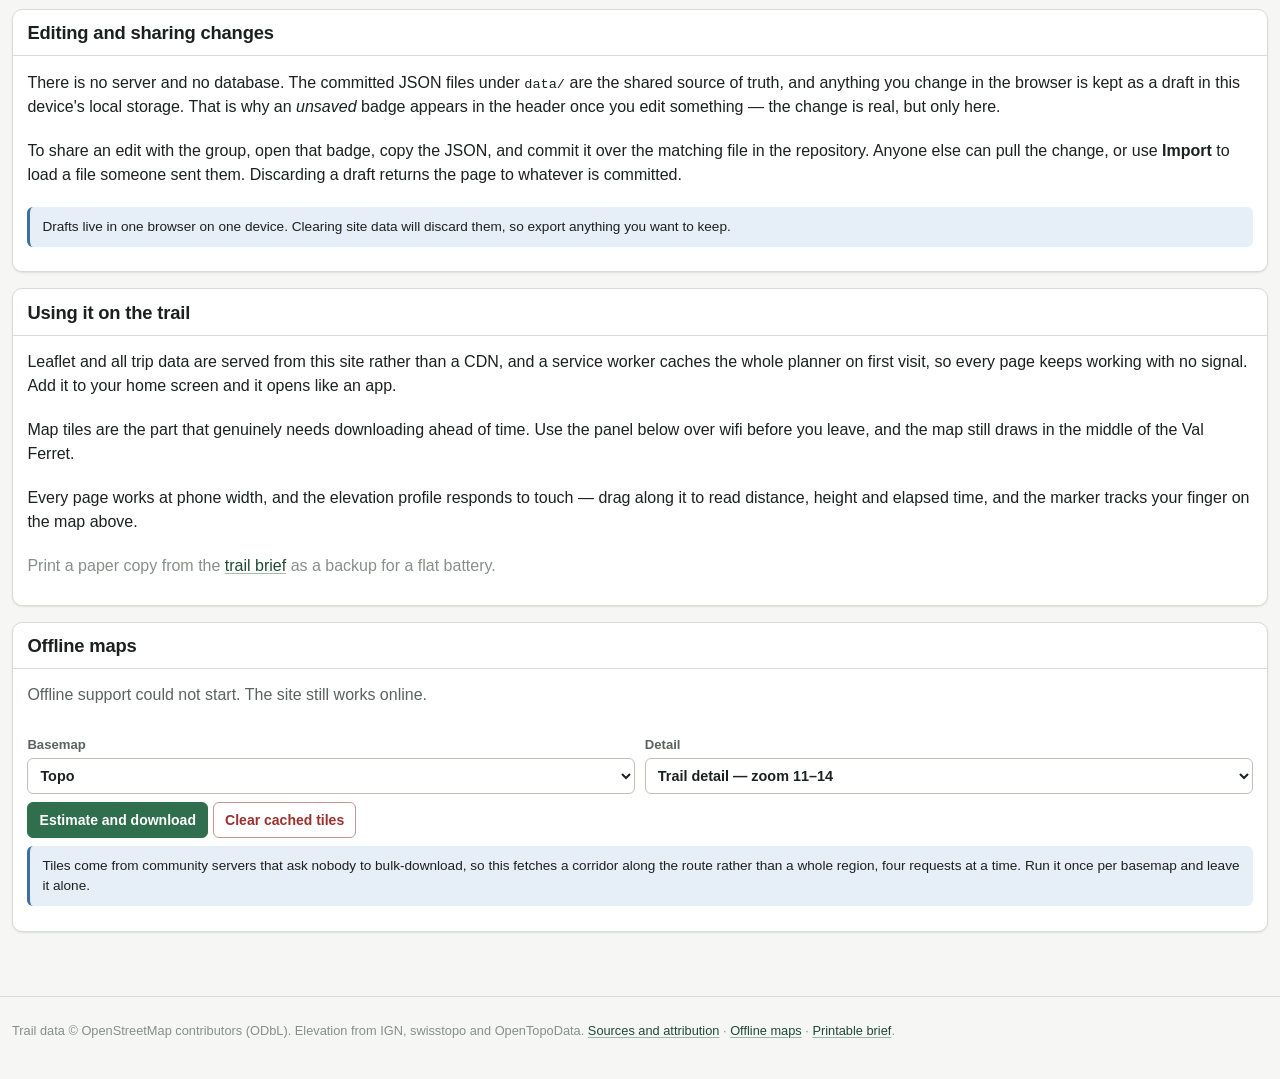
==== commit 7ba32abc: "Set the trip to July 2027 and illustrate every scenery stop. Walking now starts Fri 2 Jul 2027. Beca" ====
--- a/about.html
+++ b/about.html
@@ -110,6 +110,30 @@
           </div>
         </section>
 
+        <section class="card" id="photo-credits">
+          <div class="card__head">
+            <h2>Photograph credits</h2>
+            <small class="faint" id="photo-credits-count"></small>
+          </div>
+          <div class="card__body">
+            <p class="muted">
+              Every scenery stop shows a photograph of the view, so you know what
+              you are looking for before you get there. They come from Wikimedia
+              Commons under licences that permit reuse with credit, and they are
+              stored in this repository rather than hotlinked so they still load
+              with no signal. Each photographer and licence is listed below.
+            </p>
+            <div class="table-wrap">
+              <table class="data" id="photo-credit-table">
+                <thead>
+                  <tr><th>Stop</th><th>Photographer</th><th>Licence</th><th>File</th></tr>
+                </thead>
+                <tbody></tbody>
+              </table>
+            </div>
+          </div>
+        </section>
+
         <section class="card">
           <div class="card__head"><h2>How accurate are the numbers?</h2></div>
           <div class="card__body stack stack--tight">
--- a/assets/css/components.css
+++ b/assets/css/components.css
@@ -748,6 +748,62 @@
   margin-top: 0.35rem;
 }
 
+/*
+ * The photo of what we are walking towards.
+ *
+ * A fixed aspect ratio rather than the image's own, so a portrait shot cannot
+ * push the next scenery stop off the screen — the list has to stay scannable
+ * while walking. Cropping to the centre is acceptable here because these are
+ * wide landscapes chosen for the view.
+ */
+.wp-photo {
+  margin: 0.4rem 0 0.1rem;
+  position: relative;
+  border-radius: var(--r-sm);
+  overflow: hidden;
+  background: var(--c-surface-2);
+}
+
+.wp-photo img {
+  display: block;
+  width: 100%;
+  height: auto;
+  aspect-ratio: 4 / 3;
+  object-fit: cover;
+}
+
+.wp-photo figcaption {
+  position: absolute;
+  right: 0;
+  bottom: 0;
+  max-width: 100%;
+  padding: 0.1rem 0.35rem;
+  font-size: 0.66rem;
+  line-height: 1.4;
+  color: #fff;
+  /* Over an unpredictable photograph, a scrim is the only way to guarantee the
+     credit stays readable — and it has to stay readable to be a credit. */
+  background: rgba(0, 0, 0, 0.55);
+  border-top-left-radius: var(--r-sm);
+  text-overflow: ellipsis;
+  overflow: hidden;
+  white-space: nowrap;
+}
+
+@media (min-width: 560px) {
+  /* Wider than a phone there is room to set the photo beside the text, which
+     keeps more of the list visible at once. */
+  .wp-photo {
+    float: right;
+    width: 11rem;
+    margin: 0 0 0.4rem 0.7rem;
+  }
+
+  .wp__tags {
+    clear: both;
+  }
+}
+
 /* ------------------------------------------------------------------ */
 /* segment strip                                                      */
 /* ------------------------------------------------------------------ */
--- a/assets/css/print.css
+++ b/assets/css/print.css
@@ -182,6 +182,25 @@
     gap: 3mm;
   }
 
+  /* Small enough that a day still fits one page, large enough to recognise the
+     view from. The credit stays printed: it is a condition of using the photo,
+     not decoration, so it cannot be dropped to save space. */
+  .brief-photo {
+    width: 26mm;
+  }
+
+  .brief-photo__fig img {
+    width: 26mm;
+    height: 19mm;
+    object-fit: cover;
+  }
+
+  .brief-photo__fig figcaption {
+    font-size: 5.5pt;
+    line-height: 1.2;
+    color: var(--c-text-faint);
+  }
+
   .brief__foot {
     position: fixed;
     bottom: 0;
@@ -263,3 +282,28 @@
   text-align: right;
   font-variant-numeric: tabular-nums;
 }
+
+/* On screen print.html is a preview of the paper, so the photo column is sized
+   in the same proportion rather than at full width. */
+.brief-photo {
+  width: 5.5rem;
+}
+
+.brief-photo__fig {
+  margin: 0;
+}
+
+.brief-photo__fig img {
+  display: block;
+  width: 5.5rem;
+  height: 4rem;
+  object-fit: cover;
+  border-radius: var(--r-sm);
+}
+
+.brief-photo__fig figcaption {
+  margin-top: 0.1rem;
+  font-size: 0.6rem;
+  line-height: 1.3;
+  color: var(--c-text-faint);
+}
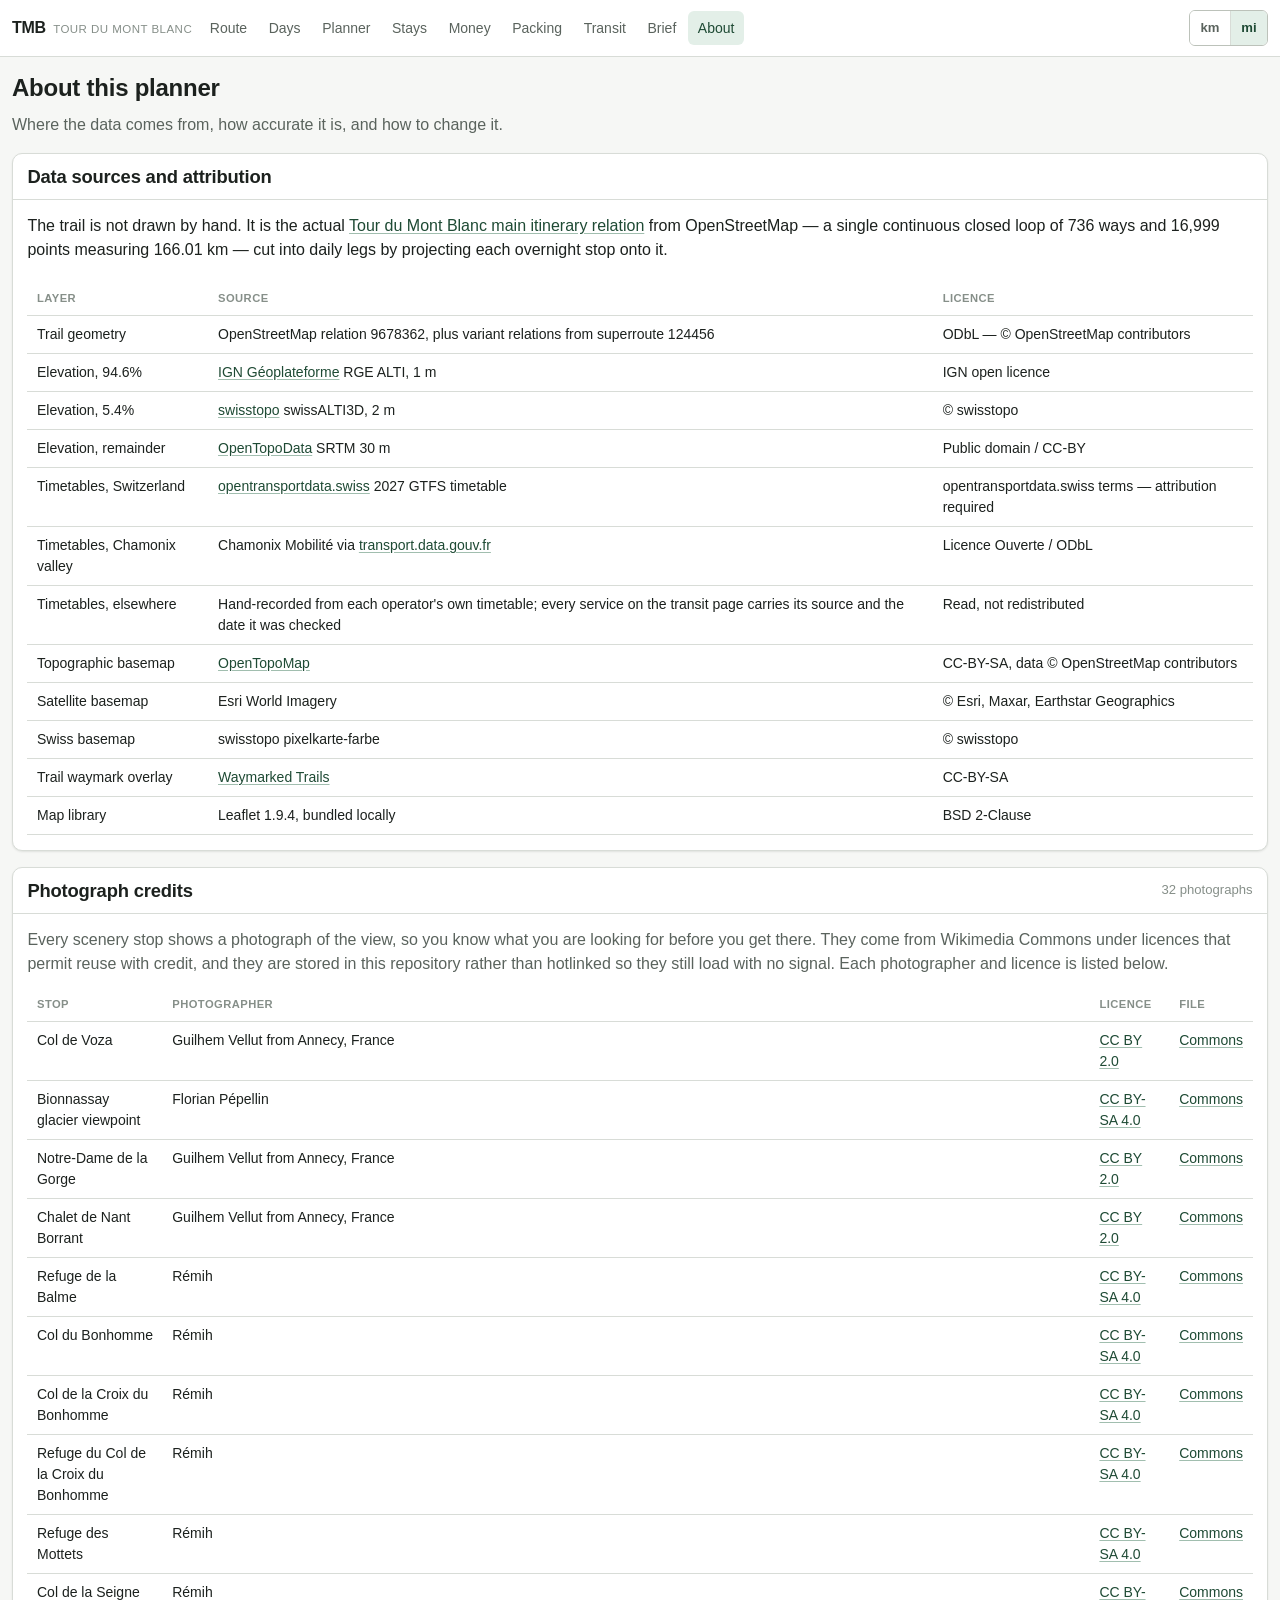
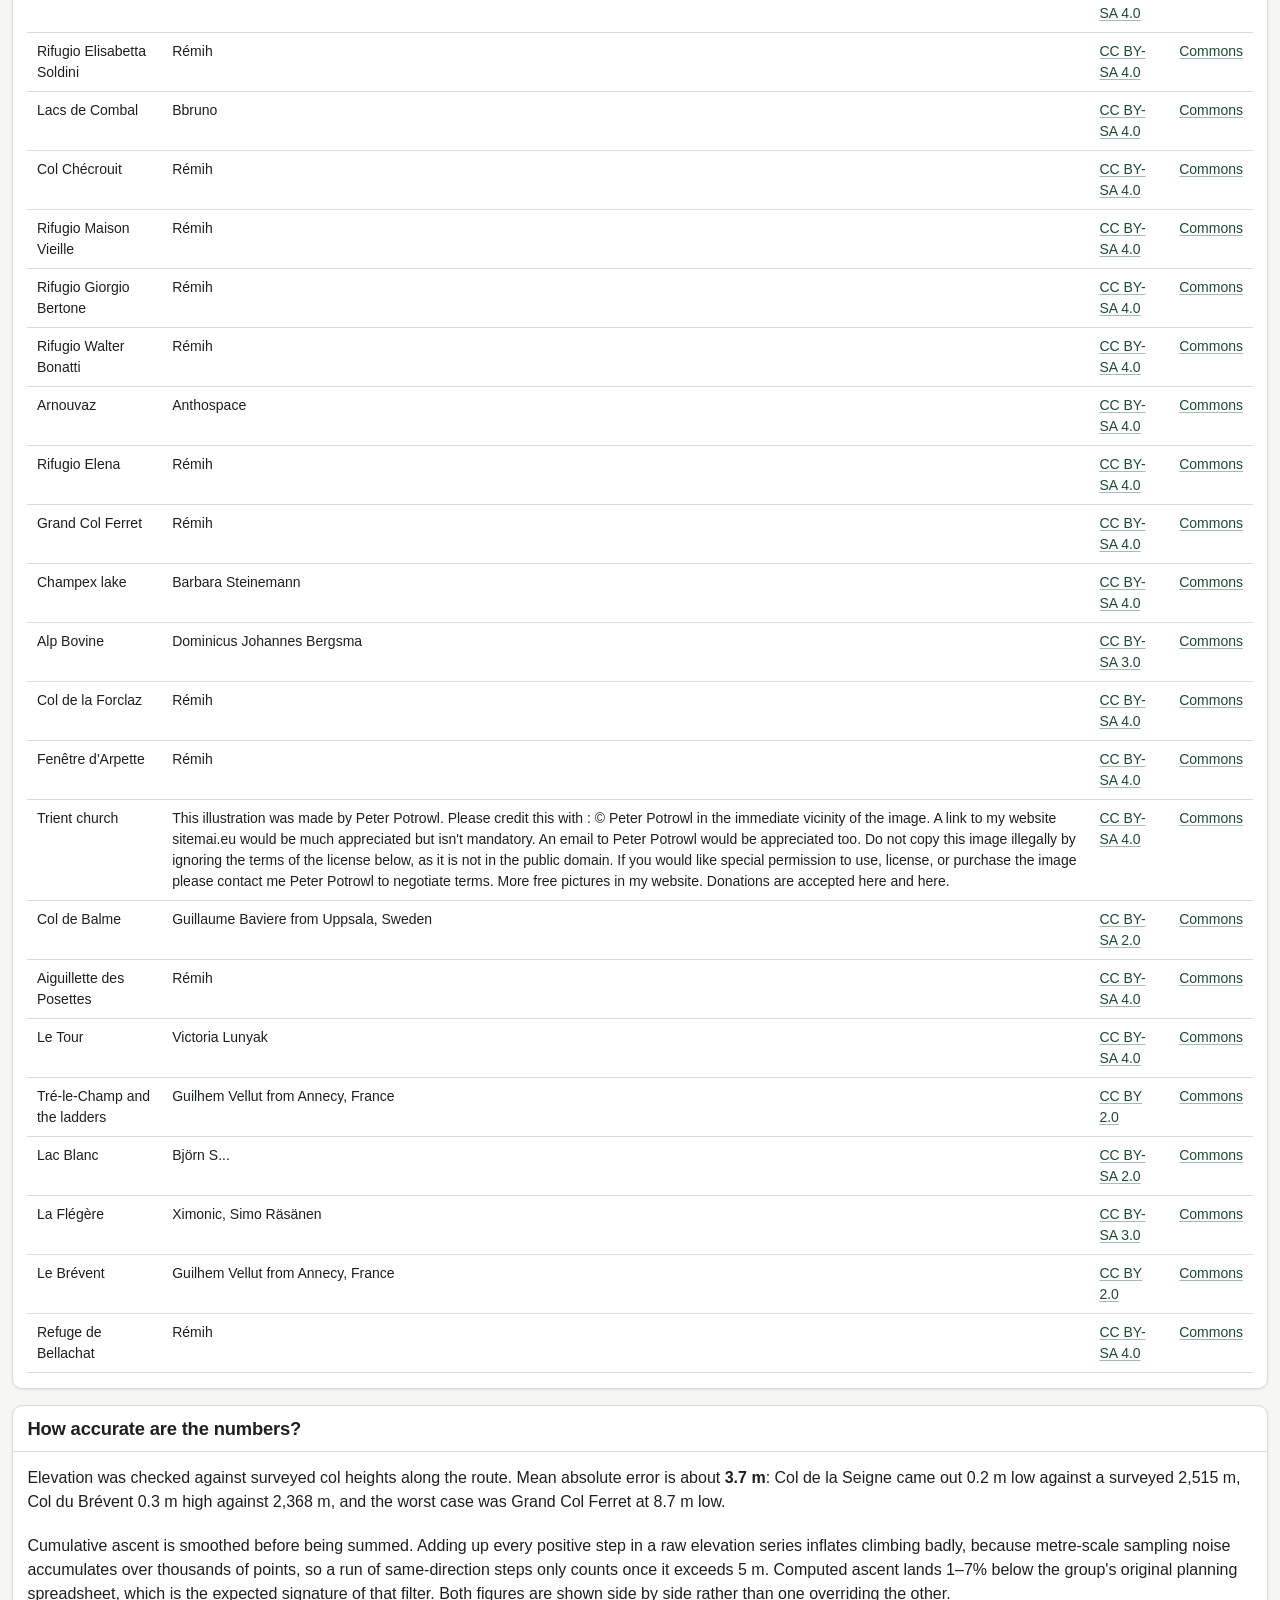
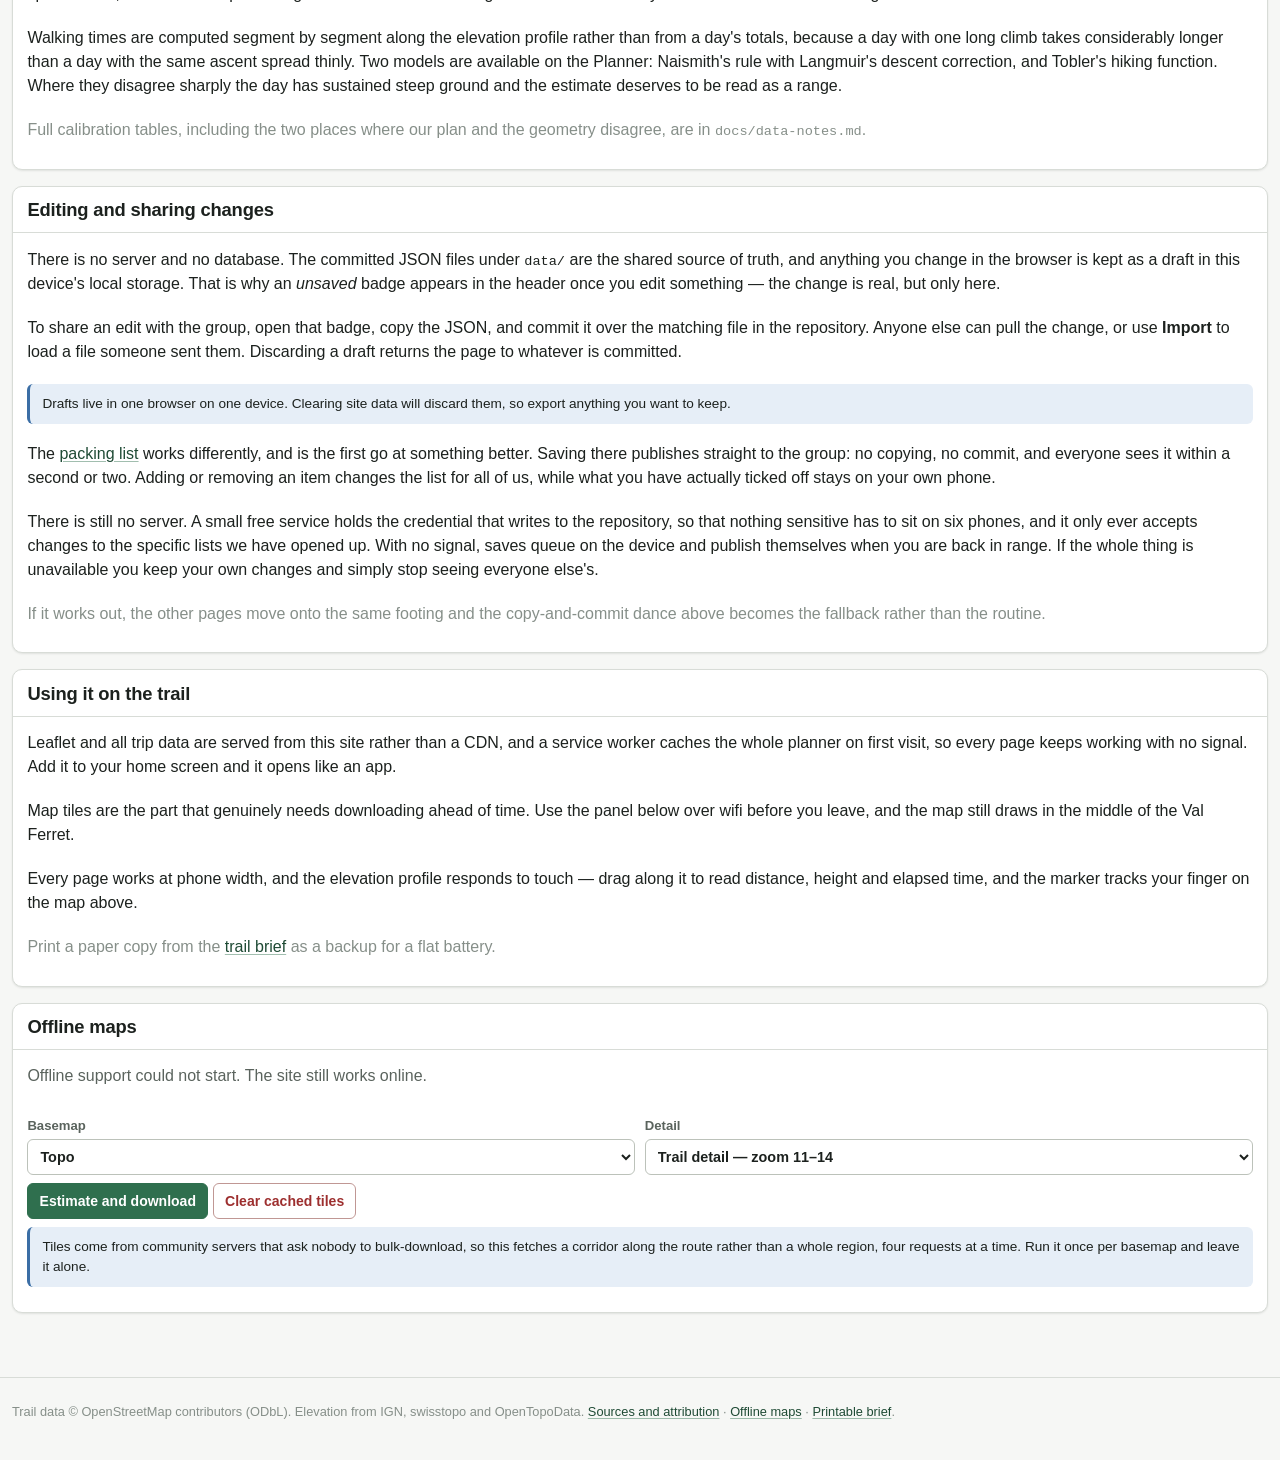
==== commit 28bf9208: "Add a shared packing list and public transport journeys. Packing is the first page where one person'" ====
--- a/about.html
+++ b/about.html
@@ -76,6 +76,31 @@
                     <td>Public domain / CC-BY</td>
                   </tr>
                   <tr>
+                    <td>Timetables, Switzerland</td>
+                    <td>
+                      <a href="https://data.opentransportdata.swiss/en/dataset/timetable-2027-gtfs2020" target="_blank" rel="noopener noreferrer">opentransportdata.swiss</a>
+                      2027 GTFS timetable
+                    </td>
+                    <td>opentransportdata.swiss terms — attribution required</td>
+                  </tr>
+                  <tr>
+                    <td>Timetables, Chamonix valley</td>
+                    <td>
+                      Chamonix Mobilité via
+                      <a href="https://transport.data.gouv.fr/datasets?q=chamonix" target="_blank" rel="noopener noreferrer">transport.data.gouv.fr</a>
+                    </td>
+                    <td>Licence Ouverte / ODbL</td>
+                  </tr>
+                  <tr>
+                    <td>Timetables, elsewhere</td>
+                    <td>
+                      Hand-recorded from each operator's own timetable; every
+                      service on the transit page carries its source and the date
+                      it was checked
+                    </td>
+                    <td>Read, not redistributed</td>
+                  </tr>
+                  <tr>
                     <td>Topographic basemap</td>
                     <td>
                       <a href="https://opentopomap.org/" target="_blank" rel="noopener noreferrer">OpenTopoMap</a>
@@ -188,6 +213,27 @@
             <p class="notice">
               Drafts live in one browser on one device. Clearing site data will
               discard them, so export anything you want to keep.
+            </p>
+            <p>
+              The <a href="packing.html">packing list</a> works differently, and is
+              the first go at something better. Saving there publishes straight to
+              the group: no copying, no commit, and everyone sees it within a second
+              or two. Adding or removing an item changes the list for all of us,
+              while what you have actually ticked off stays on your own phone.
+            </p>
+            <p>
+              There is still no server. A small free service holds the credential
+              that writes to the repository, so that nothing sensitive has to sit on
+              six phones, and it only ever accepts changes to the specific lists we
+              have opened up. With no signal, saves queue on the device and publish
+              themselves when you are back in range. If the whole thing is
+              unavailable you keep your own changes and simply stop seeing everyone
+              else's.
+            </p>
+            <p class="faint">
+              If it works out, the other pages move onto the same footing and the
+              copy-and-commit dance above becomes the fallback rather than the
+              routine.
             </p>
           </div>
         </section>
--- a/assets/css/base.css
+++ b/assets/css/base.css
@@ -23,6 +23,13 @@
   --c-info: #3b6ea5;
   --c-info-soft: #e6eef7;
 
+  /* Historic landmarks. Blue against the warm accent is the pairing that survives
+     the common forms of colour-vision deficiency, which matters because it is
+     carrying meaning on the map. Its own token rather than an alias of --c-info so
+     the two can diverge without disturbing the info chips. */
+  --c-historic: #3b6ea5;
+  --c-historic-soft: #e6eef7;
+
   /* Route variants stay visually distinct wherever they appear together. */
   --c-shortcut: #2f6f4e;
   --c-classic: #b5651d;
@@ -66,6 +73,9 @@
     --c-danger-soft: #3a2222;
     --c-info: #7aa8d6;
     --c-info-soft: #1e2c3a;
+
+    --c-historic: #7aa8d6;
+    --c-historic-soft: #1e2c3a;
 
     --c-shortcut: #5fae83;
     --c-classic: #d9924c;
--- a/assets/css/components.css
+++ b/assets/css/components.css
@@ -251,6 +251,13 @@
   grid-template-columns: repeat(auto-fit, minmax(140px, 1fr));
 }
 
+/* Heading for a group of checkboxes, which has no single control to label. */
+.field__legend {
+  font-size: 0.8rem;
+  font-weight: 600;
+  color: var(--c-text-soft);
+}
+
 .checkbox {
   display: flex;
   align-items: center;
@@ -303,6 +310,17 @@
 .chip--danger {
   background: var(--c-danger-soft);
   color: var(--c-danger);
+}
+.chip--historic {
+  background: var(--c-historic-soft);
+  color: var(--c-historic);
+}
+
+/* Role icons sit inside chips and accordion headers, where there is room for a
+   glyph. On a 15 px map pin there is not, so the pins use shape and colour. */
+.role-icon {
+  flex: none;
+  vertical-align: -0.12em;
 }
 
 .chip__dot {
@@ -456,6 +474,166 @@
 table.data tr.is-rest td {
   color: var(--c-text-faint);
   background: color-mix(in srgb, var(--c-info-soft) 40%, transparent);
+}
+
+/* ------------------------------------------------------------------ */
+/* stage history accordion                                            */
+/* ------------------------------------------------------------------ */
+
+/* The stage name doubles as the disclosure control, so the row keeps its shape
+   whether or not the day has any landmarks. */
+.stage-toggle {
+  display: inline-flex;
+  align-items: baseline;
+  gap: 0.35rem;
+  width: 100%;
+  min-height: var(--tap);
+  padding: 0;
+  font: inherit;
+  color: inherit;
+  text-align: left;
+  background: none;
+  border: 0;
+  cursor: pointer;
+}
+
+.stage-toggle:hover .stage-toggle__label,
+.stage-toggle:focus-visible .stage-toggle__label {
+  text-decoration: underline;
+}
+
+.stage-toggle__chevron {
+  flex: none;
+  align-self: center;
+  width: 0;
+  height: 0;
+  border-left: 5px solid currentColor;
+  border-top: 4px solid transparent;
+  border-bottom: 4px solid transparent;
+  color: var(--c-text-faint);
+  transition: transform 0.15s ease;
+}
+
+.stage-toggle[aria-expanded='true'] .stage-toggle__chevron {
+  transform: rotate(90deg);
+}
+
+.stage-toggle__count {
+  display: inline-flex;
+  align-items: center;
+  gap: 0.15rem;
+  flex: none;
+  align-self: center;
+  font-size: 0.72rem;
+  font-weight: 650;
+  font-variant-numeric: tabular-nums;
+  color: var(--c-historic);
+}
+
+/* A day with no landmarks: same text, no affordance suggesting otherwise. */
+.stage-toggle__quiet {
+  display: inline-block;
+  min-height: var(--tap);
+  padding-left: calc(5px + 0.35rem);
+}
+
+.stage-history > td {
+  padding: 0 !important;
+  background: var(--c-surface-2);
+}
+
+/*
+ * The panel sits inside a horizontally scrolling table, so without sticky
+ * positioning it would slide out of view the moment someone scrolled right to
+ * read the margin column. Sticky pins it to the viewport's left edge while the
+ * numeric columns move under it.
+ */
+.stage-history__inner {
+  position: sticky;
+  left: 0;
+  display: grid;
+  gap: 0.9rem;
+  box-sizing: border-box;
+  width: min(100%, 100vw);
+  max-width: 46rem;
+  padding: 0.85rem 0.9rem 1rem;
+}
+
+/* Chip fills are tints designed against --c-surface, and the panel is the darker
+   --c-surface-2, so the pill all but disappears here. The text colour still
+   carries the meaning; the hairline gives back the shape. */
+.stage-history .chip {
+  border: 1px solid var(--c-border-strong);
+}
+
+.landmark {
+  padding-bottom: 0.9rem;
+  border-bottom: 1px solid var(--c-border);
+}
+
+.landmark:last-child {
+  padding-bottom: 0;
+  border-bottom: 0;
+}
+
+.landmark__head {
+  display: flex;
+  align-items: baseline;
+  flex-wrap: wrap;
+  gap: 0.3rem 0.5rem;
+}
+
+.landmark__head h3 {
+  margin: 0;
+  font-size: 0.95rem;
+}
+
+.landmark__meta {
+  font-size: 0.76rem;
+  color: var(--c-text-faint);
+}
+
+.landmark__photo {
+  margin: 0.5rem 0 0;
+  position: relative;
+  max-width: 15rem;
+  border-radius: var(--r-sm);
+  overflow: hidden;
+  background: var(--c-surface);
+}
+
+.landmark__photo img {
+  display: block;
+  width: 100%;
+  height: auto;
+  aspect-ratio: 4 / 3;
+  object-fit: cover;
+}
+
+/* Same scrim reasoning as .wp-photo: the credit is a licence condition, so it
+   has to stay readable over an unpredictable photograph. */
+.landmark__photo figcaption {
+  position: absolute;
+  right: 0;
+  bottom: 0;
+  max-width: 100%;
+  padding: 0.1rem 0.35rem;
+  font-size: 0.64rem;
+  line-height: 1.4;
+  color: #fff;
+  background: rgba(0, 0, 0, 0.55);
+  border-top-left-radius: var(--r-sm);
+  text-overflow: ellipsis;
+  overflow: hidden;
+  white-space: nowrap;
+}
+
+@media (min-width: 700px) {
+  .landmark__photo {
+    float: right;
+    width: 12rem;
+    margin: 0 0 0.5rem 0.9rem;
+  }
 }
 
 /* ------------------------------------------------------------------ */
@@ -521,8 +699,27 @@
   box-shadow: 0 0 0 3px color-mix(in srgb, var(--c-warm) 30%, transparent);
 }
 
+/* A landmark with nothing to photograph. Square as well as blue, because at 15 px
+   on a phone the shape is what reads first, and colour alone would not survive a
+   colour-vision deficiency. A landmark that is also a photo stop keeps the round
+   warm pin — the light is the thing you have to be on time for. */
+.pin--wp-historic {
+  background: var(--c-historic);
+  border-radius: 3px;
+}
+
+.pin--wp-historic.pin--wp-1 {
+  box-shadow: 0 0 0 3px color-mix(in srgb, var(--c-historic) 30%, transparent);
+}
+
+/* Ordered after the role rules so an off-route landmark still reads as a detour.
+   The square corners carry the role, the colour carries the detour. */
 .pin--detour {
   background: var(--c-optional);
+}
+
+.pin--detour.pin--wp-1 {
+  box-shadow: 0 0 0 3px color-mix(in srgb, var(--c-optional) 30%, transparent);
 }
 
 .pin--cursor {
@@ -559,6 +756,22 @@
   height: 0;
   border-top: 3px dashed currentColor;
   border-radius: 0;
+}
+
+/* Waypoint entries show the pin's shape, not a line, so the legend can be read
+   against the map rather than only against itself. */
+.map-legend i.dot,
+.map-legend i.square {
+  width: 10px;
+  height: 10px;
+}
+
+.map-legend i.dot {
+  border-radius: 50%;
+}
+
+.map-legend i.square {
+  border-radius: 2px;
 }
 
 /* ------------------------------------------------------------------ */
@@ -805,6 +1018,158 @@
 }
 
 /* ------------------------------------------------------------------ */
+/* landmark history                                                   */
+/* ------------------------------------------------------------------ */
+
+/*
+ * The writeup for a historic landmark. Measured to roughly 70 characters, because
+ * this is the only prose on the site long enough for line length to matter.
+ */
+.history {
+  clear: both;
+  max-width: 70ch;
+  margin-top: 0.5rem;
+  padding-top: 0.5rem;
+  border-top: 1px solid var(--c-border);
+  font-size: 0.84rem;
+  line-height: 1.6;
+  color: var(--c-text-soft);
+}
+
+.history p {
+  margin: 0;
+}
+
+.history__summary {
+  font-weight: 550;
+  color: var(--c-text);
+}
+
+/* The chronology, folded away by default. A <details> rather than a scripted
+   panel because the open state, the keyboard handling and the screen-reader
+   announcement all come for free and cannot drift out of sync with the markup. */
+.history__more {
+  margin-top: 0.45rem;
+}
+
+.history__more-toggle {
+  display: inline-flex;
+  align-items: center;
+  gap: 0.4rem;
+  min-height: var(--tap);
+  padding-right: 0.2rem;
+  font-size: 0.78rem;
+  font-weight: 650;
+  color: var(--c-historic);
+  cursor: pointer;
+  /* The default triangle is replaced by one that can be rotated and coloured. */
+  list-style: none;
+}
+
+.history__more-toggle::-webkit-details-marker {
+  display: none;
+}
+
+.history__more-toggle::before {
+  content: '';
+  flex: none;
+  width: 0;
+  height: 0;
+  border-left: 5px solid currentColor;
+  border-top: 4px solid transparent;
+  border-bottom: 4px solid transparent;
+  transition: transform 0.15s ease;
+}
+
+.history__more[open] > .history__more-toggle::before {
+  transform: rotate(90deg);
+}
+
+.history__more-toggle:hover > span:first-of-type,
+.history__more-toggle:focus-visible > span:first-of-type {
+  text-decoration: underline;
+}
+
+.history__more-count {
+  font-weight: 600;
+  font-variant-numeric: tabular-nums;
+  color: var(--c-text-faint);
+}
+
+/* The eras sit directly under the toggle, so the top margin the list carries on
+   its own would double up with the toggle's tap padding. */
+.history__more[open] > .history__eras {
+  margin-top: 0.15rem;
+}
+
+.history__eras {
+  list-style: none;
+  margin: 0.5rem 0 0;
+  padding: 0;
+  display: grid;
+  gap: 0.55rem;
+}
+
+/* A rule down the left reads as a timeline without needing dots or dates
+   repeated in the margin. Mixed with transparent rather than using the flat
+   --c-historic-soft chip tint, which is pale enough to disappear against the
+   planner panel's --c-surface-2 background. */
+.history__eras > li {
+  padding-left: 0.7rem;
+  border-left: 2px solid color-mix(in srgb, var(--c-historic) 40%, transparent);
+}
+
+.history__year {
+  font-variant-numeric: tabular-nums;
+  font-weight: 700;
+  color: var(--c-historic);
+}
+
+.history__label {
+  margin-left: 0.35rem;
+  font-weight: 600;
+  color: var(--c-text);
+}
+
+/* Warm rather than blue: a caveat says treat this claim with caution, which is
+   what the warm token means everywhere else on the site. Tinted with transparent
+   so it reads as a box on the day page's --c-surface and on the planner panel's
+   --c-surface-2 alike — a flat fill matching either one vanishes on the other. */
+.history__caveat {
+  margin-top: 0.55rem !important;
+  padding: 0.4rem 0.55rem;
+  border-left: 2px solid var(--c-warm);
+  border-radius: 0 var(--r-sm) var(--r-sm) 0;
+  background: color-mix(in srgb, var(--c-warm) 12%, transparent);
+  font-size: 0.8rem;
+  color: var(--c-text);
+}
+
+.history__sources {
+  margin-top: 0.55rem;
+  font-size: 0.76rem;
+}
+
+.history__sources-label {
+  font-weight: 700;
+  letter-spacing: 0.03em;
+  text-transform: uppercase;
+  font-size: 0.66rem;
+  color: var(--c-text-faint);
+}
+
+.history__sources ol {
+  margin: 0.2rem 0 0;
+  padding-left: 1.1rem;
+  display: grid;
+  gap: 0.2rem;
+}
+
+.history__sources a {
+  color: var(--c-historic);
+}
+
+/* ------------------------------------------------------------------ */
 /* segment strip                                                      */
 /* ------------------------------------------------------------------ */
 
@@ -841,6 +1206,51 @@
   white-space: nowrap;
   color: var(--c-text-soft);
   font-size: 0.8rem;
+}
+
+/* ------------------------------------------------------------------ */
+/* transit journeys                                                   */
+/* ------------------------------------------------------------------ */
+
+.journey {
+  padding: 0.6rem 0.7rem;
+  border: 1px solid var(--c-border);
+  border-radius: var(--r-md);
+  background: var(--c-surface);
+  cursor: pointer;
+}
+
+.journey[data-selected='true'] {
+  border-color: var(--c-accent);
+  box-shadow: inset 3px 0 0 var(--c-accent);
+}
+
+.journey__top {
+  display: flex;
+  align-items: baseline;
+  justify-content: space-between;
+  gap: 0.5rem;
+  margin-bottom: 0.35rem;
+}
+
+.journey__duration {
+  color: var(--c-text-soft);
+  font-size: 0.85rem;
+}
+
+/* The leg list is a nested control, so its own affordance has to win over the
+   card's — otherwise tapping a bus to read its timetable selects the journey. */
+.journey .segment[data-service] {
+  cursor: pointer;
+}
+
+.journey .segment__label small {
+  display: block;
+}
+
+/* Keeps the swap button from stretching to a third of the row on a phone. */
+.field--shrink {
+  flex: 0 0 auto;
 }
 
 /* ------------------------------------------------------------------ */
@@ -971,6 +1381,49 @@
 }
 
 /* ------------------------------------------------------------------ */
+/* packing list                                                       */
+/* ------------------------------------------------------------------ */
+
+.pack-item {
+  display: grid;
+  grid-template-columns: auto 1fr auto;
+  align-items: start;
+  gap: 0.15rem 0.6rem;
+  padding: 0.5rem 0;
+  border-bottom: 1px solid var(--c-border);
+}
+
+.pack-item:last-child {
+  border-bottom: 0;
+}
+
+/* The tick is the one control on the row that gets used repeatedly, so it keeps
+   a full touch target while the label beside it stays visually compact. */
+.pack-item__tick {
+  min-height: 0;
+  padding: 0.3rem 0.15rem;
+  margin: -0.3rem 0;
+}
+
+.pack-item__name {
+  display: flex;
+  flex-wrap: wrap;
+  align-items: center;
+  gap: 0.35rem;
+  font-size: 0.9rem;
+  font-weight: 600;
+}
+
+.pack-item[data-packed='true'] .pack-item__name > span:first-child {
+  color: var(--c-text-faint);
+  text-decoration: line-through;
+}
+
+.pack-item__body .wp__notes {
+  margin-top: 0.15rem;
+}
+
+/* ------------------------------------------------------------------ */
 /* misc                                                               */
 /* ------------------------------------------------------------------ */
 
@@ -984,6 +1437,14 @@
 }
 
 .notice--warm {
+  background: var(--c-warm-soft);
+  border-left-color: var(--c-warm);
+}
+
+/* Reads the same as notice--warm but is a separate class on purpose: the page
+   smoke test treats notice--warm as the load-failure banner and fails a page
+   that renders one, so ordinary in-page warnings must not use it. */
+.notice--caveat {
   background: var(--c-warm-soft);
   border-left-color: var(--c-warm);
 }
